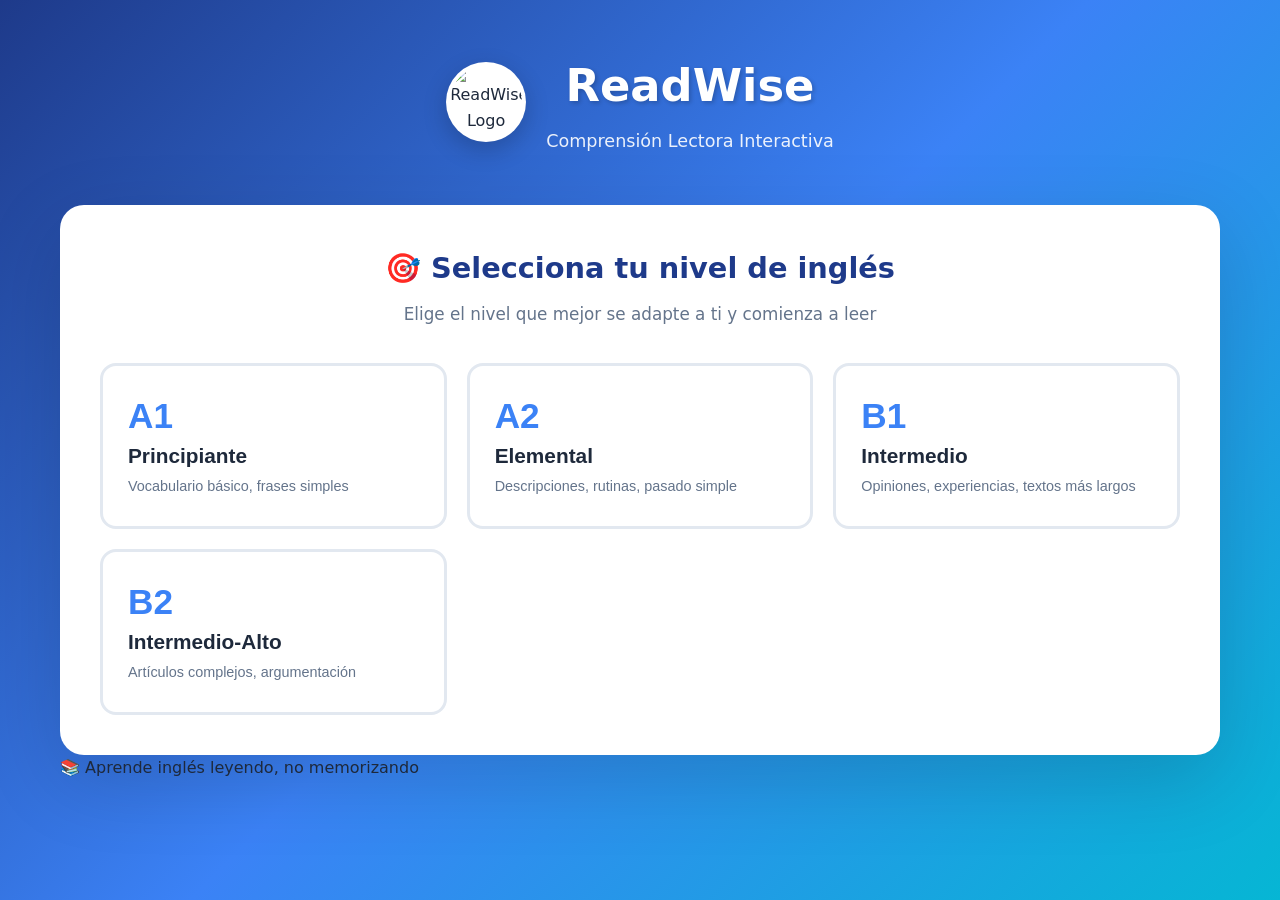
==== index.html @ fb528292 "Initial commit: ReadWise app Initial commit: ReadWise app" ====
<!DOCTYPE html>
<html lang="es">
<head>
    <meta charset="UTF-8">
    <meta name="viewport" content="width=device-width, initial-scale=1.0">
    <title>ReadWise - Comprensión Lectora Interactiva</title>
    <link rel="stylesheet" href="styles.css">
    <link rel="icon" type="image/png" href="https://i.postimg.cc/Rh2q6syR/logo-2.png">
</head>
<body>
    <div class="container">
        <header class="main-header">
            <div class="logo-container">
                <img src="https://i.postimg.cc/Rh2q6syR/logo-2.png" alt="ReadWise Logo" class="app-logo">
                <div class="logo-text">
                    <h1>ReadWise</h1>
                    <p>Comprensión Lectora Interactiva</p>
                </div>
            </div>
        </header>

        <main class="level-selector">
            <h2>🎯 Selecciona tu nivel de inglés</h2>
            <p class="subtitle">Elige el nivel que mejor se adapte a ti y comienza a leer</p>
            
            <div class="levels">
                <button class="level-btn" onclick="selectLevel('A1')">
                    <span class="level-tag">A1</span>
                    <span class="level-desc">Principiante</span>
                    <small>Vocabulario básico, frases simples</small>
                </button>
                <button class="level-btn" onclick="selectLevel('A2')">
                    <span class="level-tag">A2</span>
                    <span class="level-desc">Elemental</span>
                    <small>Descripciones, rutinas, pasado simple</small>
                </button>
                <button class="level-btn" onclick="selectLevel('B1')">
                    <span class="level-tag">B1</span>
                    <span class="level-desc">Intermedio</span>
                    <small>Opiniones, experiencias, textos más largos</small>
                </button>
                <button class="level-btn" onclick="selectLevel('B2')">
                    <span class="level-tag">B2</span>
                    <span class="level-desc">Intermedio-Alto</span>
                    <small>Artículos complejos, argumentación</small>
                </button>
            </div>
        </main>

        <footer class="app-footer">
            <p>📚 Aprende inglés leyendo, no memorizando</p>
        </footer>
    </div>

    <script>
        function selectLevel(level) {
            localStorage.setItem('userLevel', level);
            window.location.href = 'dashboard.html';
        }
    </script>
</body>
</html>
---- styles.css ----
* {
    margin: 0;
    padding: 0;
    box-sizing: border-box;
}

body {
    font-family: 'Segoe UI', system-ui, -apple-system, sans-serif;
    background: linear-gradient(135deg, #1e3a8a 0%, #3b82f6 50%, #06b6d4 100%);
    min-height: 100vh;
    color: #1e293b;
    line-height: 1.6;
}

.container {
    max-width: 1200px;
    margin: 0 auto;
    padding: 20px;
}

/* ===== HEADER CON LOGO ===== */
.main-header {
    text-align: center;
    padding: 30px 0 20px;
}

.logo-container {
    display: flex;
    align-items: center;
    justify-content: center;
    gap: 20px;
    margin-bottom: 10px;
}

.app-logo {
    width: 80px;
    height: 80px;
    border-radius: 50%;
    object-fit: cover;
    box-shadow: 0 8px 25px rgba(0,0,0,0.2);
    border: 4px solid rgba(255,255,255,0.3);
    background: white;
}

.logo-text h1 {
    font-size: 2.8rem;
    color: white;
    text-shadow: 2px 2px 4px rgba(0,0,0,0.2);
    margin: 0;
}

.logo-text p {
    color: rgba(255,255,255,0.9);
    font-size: 1.1rem;
    margin: 5px 0 0;
}

/* ===== SELECTOR DE NIVELES ===== */
.level-selector {
    background: white;
    border-radius: 24px;
    padding: 40px;
    margin-top: 20px;
    box-shadow: 0 25px 80px rgba(0,0,0,0.15);
}

.level-selector h2 {
    text-align: center;
    margin-bottom: 10px;
    color: #1e3a8a;
    font-size: 1.8rem;
}

.subtitle {
    text-align: center;
    color: #64748b;
    margin-bottom: 35px;
    font-size: 1.05rem;
}

.levels {
    display: grid;
    grid-template-columns: repeat(auto-fit, minmax(260px, 1fr));
    gap: 20px;
}

.level-btn {
    background: white;
    border: 3px solid #e2e8f0;
    border-radius: 16px;
    padding: 30px 25px;
    cursor: pointer;
    transition: all 0.3s ease;
    text-align: left;
    display: flex;
    flex-direction: column;
    gap: 8px;
}

.level-btn:hover {
    border-color: #3b82f6;
    transform: translateY(-5px);
    box-shadow: 0 15px 40px rgba(59, 130, 246, 0.2);
}

.level-tag {
    font-size: 2.2rem;
    font-weight: 800;
    color: #3b82f6;
}

.level-desc {
    font-size: 1.3rem;
    font-weight: 700;
    color: #1e293b;
}

.level-btn small {
    color: #64748b;
    font-size: 0.9rem;
    line-height: 1.4;
}

/* ===== DASHBOARD HEADER ===== */
.dash-header {
    color: white;
    padding: 20px 0;
}

.dash-header h1 {
    font-size: 2.2rem;
    margin-top: 20px;
    text-shadow: 2px 2px 4px rgba(0,0,0,0.2);
}

.logo-small {
    display: flex;
    align-items: center;
    gap: 12px;
}

.logo-img-small {
    width: 40px;
    height: 40px;
    border-radius: 50%;
    object-fit: cover;
    border: 2px solid rgba(255,255,255,0.5);
    background: white;
}

.current-level {
    background: rgba(255,255,255,0.2);
    color: white;
    padding: 6px 16px;
    border-radius: 20px;
    font-weight: 600;
    font-size: 0.9rem;
}

/* ===== NAV ===== */
.nav {
    display: flex;
    justify-content: space-between;
    align-items: center;
    margin-bottom: 15px;
}

.back-btn {
    color: white;
    text-decoration: none;
    font-size: 1rem;
    padding: 10px 20px;
    background: rgba(255,255,255,0.2);
    border-radius: 25px;
    transition: all 0.3s;
    backdrop-filter: blur(10px);
}

.back-btn:hover {
    background: rgba(255,255,255,0.3);
    transform: translateX(-3px);
}

/* ===== READING CARDS ===== */
.reading-grid {
    display: grid;
    grid-template-columns: repeat(auto-fit, minmax(320px, 1fr));
    gap: 25px;
    margin-top: 30px;
}

.reading-card {
    background: white;
    border-radius: 20px;
    padding: 30px;
    box-shadow: 0 10px 40px rgba(0,0,0,0.1);
    transition: all 0.3s;
    display: flex;
    flex-direction: column;
    border: 2px solid transparent;
}

.reading-card:hover {
    transform: translateY(-5px);
    border-color: #3b82f6;
    box-shadow: 0 20px 60px rgba(59, 130, 246, 0.15);
}

.card-header {
    margin-bottom: 15px;
}

.card-header h3 {
    color: #1e3a8a;
    font-size: 1.4rem;
    margin-bottom: 8px;
}

.word-count {
    color: #64748b;
    font-size: 0.9rem;
    display: block;
}

.card-description {
    color: #475569;
    margin-bottom: 20px;
    line-height: 1.6;
    flex-grow: 1;
}

.tags {
    display: flex;
    gap: 8px;
    margin-bottom: 20px;
    flex-wrap: wrap;
}

.tag {
    background: #eff6ff;
    color: #3b82f6;
    padding: 6px 14px;
    border-radius: 20px;
    font-size: 0.85rem;
    font-weight: 500;
}

.start-btn {
    background: linear-gradient(135deg, #3b82f6 0%, #1e3a8a 100%);
    color: white;
    border: none;
    padding: 15px;
    border-radius: 12px;
    font-size: 1rem;
    cursor: pointer;
    transition: all 0.3s;
    font-weight: 600;
    width: 100%;
}

.start-btn:hover {
    transform: scale(1.03);
    box-shadow: 0 8px 25px rgba(59, 130, 246, 0.3);
}

/* ===== READER LAYOUT ===== */
.reader-header {
    color: white;
    padding: 15px 0;
}

.reader-header h1 {
    font-size: 1.8rem;
    margin-top: 15px;
    text-shadow: 2px 2px 4px rgba(0,0,0,0.2);
}

.progress-container {
    display: flex;
    align-items: center;
    gap: 12px;
    margin: 10px 0;
}

.progress-bar {
    flex: 1;
    max-width: 300px;
    height: 6px;
    background: rgba(255,255,255,0.3);
    border-radius: 3px;
    overflow: hidden;
}

.progress {
    height: 100%;
    background: #fbbf24;
    width: 0%;
    transition: width 0.5s ease;
}

.progress-text {
    font-size: 0.85rem;
    color: rgba(255,255,255,0.8);
}

.reader-layout {
    display: grid;
    grid-template-columns: 300px 1fr;
    gap: 30px;
    margin-top: 25px;
}

/* ===== TOOLS PANEL ===== */
.tools-panel {
    background: white;
    border-radius: 20px;
    padding: 25px;
    height: fit-content;
    position: sticky;
    top: 20px;
    box-shadow: 0 10px 40px rgba(0,0,0,0.1);
}

.tool-section {
    margin-bottom: 25px;
    padding-bottom: 20px;
    border-bottom: 1px solid #f1f5f9;
}

.tool-section:last-child {
    border-bottom: none;
    margin-bottom: 0;
}

.tool-section h3 {
    color: #1e3a8a;
    margin-bottom: 15px;
    font-size: 1rem;
    display: flex;
    align-items: center;
    gap: 8px;
}

.tool-btn {
    width: 100%;
    padding: 12px 15px;
    margin-bottom: 10px;
    border: 2px solid #e2e8f0;
    background: white;
    border-radius: 10px;
    cursor: pointer;
    transition: all 0.3s;
    text-align: left;
    font-size: 0.9rem;
    color: #475569;
    font-weight: 500;
}

.tool-btn:hover {
    border-color: #3b82f6;
    background: #eff6ff;
    color: #1e3a8a;
}

.tool-btn.active {
    background: #eff6ff;
    border-color: #3b82f6;
    color: #1e3a8a;
}

.hint-btn {
    background: #fffbeb;
    border-color: #fbbf24;
    color: #92400e;
}

.hint-btn:hover {
    background: #fef3c7;
    border-color: #f59e0b;
}

.hint-box {
    background: #fffbeb;
    padding: 15px;
    border-radius: 10px;
    margin-top: 10px;
    border-left: 4px solid #fbbf24;
    font-size: 0.9rem;
    color: #78350f;
    animation: slideIn 0.3s ease;
    line-height: 1.5;
}

/* Stats */
.stats {
    display: grid;
    grid-template-columns: 1fr 1fr;
    gap: 15px;
}

.stat-item {
    text-align: center;
    padding: 15px;
    background: #f8fafc;
    border-radius: 12px;
}

.stat-number {
    display: block;
    font-size: 1.8rem;
    font-weight: 800;
    color: #3b82f6;
}

.stat-label {
    font-size: 0.8rem;
    color: #64748b;
    margin-top: 4px;
    display: block;
}

/* ===== READING AREA ===== */
.reading-area {
    background: white;
    border-radius: 20px;
    padding: 40px;
    box-shadow: 0 10px 40px rgba(0,0,0,0.1);
}

.text-content {
    font-size: 1.15rem;
    line-height: 1.9;
    color: #334155;
    margin-bottom: 30px;
}

.text-content p {
    margin-bottom: 20px;
    text-align: justify;
}

/* Difficult words */
.difficult-word {
    color: #2563eb;
    cursor: help;
    border-bottom: 2px dotted #3b82f6;
    position: relative;
    font-weight: 600;
    transition: all 0.2s;
    padding: 0 2px;
}

.difficult-word:hover {
    background: #eff6ff;
    border-radius: 3px;
}

.word-popup {
    position: absolute;
    bottom: 100%;
    left: 50%;
    transform: translateX(-50%);
    background: #1e293b;
    color: white;
    padding: 12px 16px;
    border-radius: 10px;
    font-size: 0.9rem;
    white-space: nowrap;
    z-index: 100;
    margin-bottom: 10px;
    animation: fadeIn 0.2s;
    box-shadow: 0 10px 30px rgba(0,0,0,0.2);
    line-height: 1.5;
}

.word-popup::after {
    content: '';
    position: absolute;
    top: 100%;
    left: 50%;
    transform: translateX(-50%);
    border: 8px solid transparent;
    border-top-color: #1e293b;
}

.translation {
    color: #fbbf24;
    font-size: 1.1rem;
    font-weight: 600;
}

/* Key phrases */
mark.key-phrase {
    background: #fef3c7;
    padding: 3px 6px;
    border-radius: 4px;
    font-weight: 600;
    color: #92400e;
}

/* ===== COMPREHENSION SECTION ===== */
.comprehension-section {
    margin-top: 40px;
    padding-top: 40px;
    border-top: 3px solid #e2e8f0;
}

.section-header {
    margin-bottom: 30px;
}

.section-header h2 {
    color: #1e3a8a;
    margin-bottom: 12px;
    font-size: 1.6rem;
}

.instructions {
    color: #64748b;
    font-size: 1.05rem;
    line-height: 1.6;
    background: #f8fafc;
    padding: 15px 20px;
    border-radius: 10px;
    border-left: 4px solid #3b82f6;
}

.question-box {
    background: #f8fafc;
    border-radius: 16px;
    padding: 25px;
    margin-bottom: 25px;
    border-left: 5px solid #3b82f6;
    transition: all 0.3s;
}

.question-box:hover {
    box-shadow: 0 5px 20px rgba(59, 130, 246, 0.1);
}

.question-header {
    display: flex;
    gap: 15px;
    margin-bottom: 15px;
    align-items: flex-start;
}

.question-number {
    background: linear-gradient(135deg, #3b82f6, #1e3a8a);
    color: white;
    width: 35px;
    height: 35px;
    border-radius: 50%;
    display: flex;
    align-items: center;
    justify-content: center;
    font-weight: 700;
    flex-shrink: 0;
    font-size: 1rem;
}

.question-text {
    font-size: 1.1rem;
    color: #1e293b;
    line-height: 1.5;
    font-weight: 500;
}

.answer-input {
    width: 100%;
    padding: 18px;
    border: 2px solid #e2e8f0;
    border-radius: 12px;
    font-size: 1rem;
    resize: vertical;
    font-family: inherit;
    transition: all 0.3s;
    background: white;
    line-height: 1.6;
}

.answer-input:focus {
    outline: none;
    border-color: #3b82f6;
    box-shadow: 0 0 0 4px rgba(59, 130, 246, 0.1);
}

.answer-input::placeholder {
    color: #94a3b8;
}

.guidance-btn {
    margin-top: 12px;
    background: transparent;
    border: none;
    color: #3b82f6;
    cursor: pointer;
    font-size: 0.9rem;
    text-decoration: underline;
    font-weight: 500;
    padding: 5px 0;
}

.guidance-btn:hover {
    color: #1e3a8a;
}

.guidance-text {
    margin-top: 12px;
    padding: 15px;
    background: #eff6ff;
    border-radius: 10px;
    color: #1e40af;
    font-size: 0.95rem;
    line-height: 1.5;
    border: 1px solid #bfdbfe;
}

/* ===== BUTTONS ===== */
.finish-btn {
    display: block;
    width: 100%;
    padding: 20px;
    background: linear-gradient(135deg, #10b981 0%, #059669 100%);
    color: white;
    border: none;
    border-radius: 14px;
    font-size: 1.2rem;
    cursor: pointer;
    margin-top: 30px;
    transition: all 0.3s;
    font-weight: 700;
    box-shadow: 0 8px 25px rgba(16, 185, 129, 0.3);
}

.finish-btn:hover {
    transform: translateY(-3px);
    box-shadow: 0 12px 35px rgba(16, 185, 129, 0.4);
}

.submit-btn {
    display: block;
    width: 100%;
    padding: 18px;
    background: linear-gradient(135deg, #3b82f6 0%, #1e3a8a 100%);
    color: white;
    border: none;
    border-radius: 12px;
    font-size: 1.1rem;
    cursor: pointer;
    margin-top: 25px;
    transition: all 0.3s;
    font-weight: 600;
}

.submit-btn:hover {
    transform: scale(1.02);
    box-shadow: 0 8px 25px rgba(59, 130, 246, 0.3);
}

/* ===== FEEDBACK ===== */
.feedback-area {
    margin-top: 30px;
    padding: 35px;
    background: linear-gradient(135deg, #eff6ff 0%, #f0f9ff 100%);
    border-radius: 20px;
    border: 2px solid #3b82f6;
    animation: slideIn 0.5s ease;
}

.feedback-header {
    text-align: center;
    margin-bottom: 25px;
}

.feedback-header h3 {
    color: #1e3a8a;
    font-size: 1.6rem;
    margin-bottom: 10px;
}

.feedback-header p {
    color: #475569;
    font-size: 1.05rem;
    line-height: 1.6;
}

.feedback-details {
    margin: 25px 0;
    display: flex;
    flex-direction: column;
    gap: 15px;
}

.feedback-item {
    background: white;
    padding: 20px;
    border-radius: 14px;
    box-shadow: 0 4px 15px rgba(0,0,0,0.05);
}

.feedback-item-header {
    display: flex;
    align-items: center;
    gap: 10px;
    margin-bottom: 10px;
}

.feedback-icon {
    font-size: 1.5rem;
}

.feedback-level {
    font-weight: 700;
    color: #1e3a8a;
}

.feedback-length {
    color: #64748b;
    font-size: 0.95rem;
    margin-bottom: 8px;
}

.encouragement {
    color: #059669;
    font-weight: 500;
    line-height: 1.5;
}

/* Next steps */
.next-steps {
    margin-top: 30px;
    padding-top: 25px;
    border-top: 2px solid #e2e8f0;
}

.next-steps h4 {
    color: #1e3a8a;
    font-size: 1.3rem;
    margin-bottom: 20px;
    text-align: center;
}

.steps-grid {
    display: grid;
    grid-template-columns: repeat(auto-fit, minmax(200px, 1fr));
    gap:
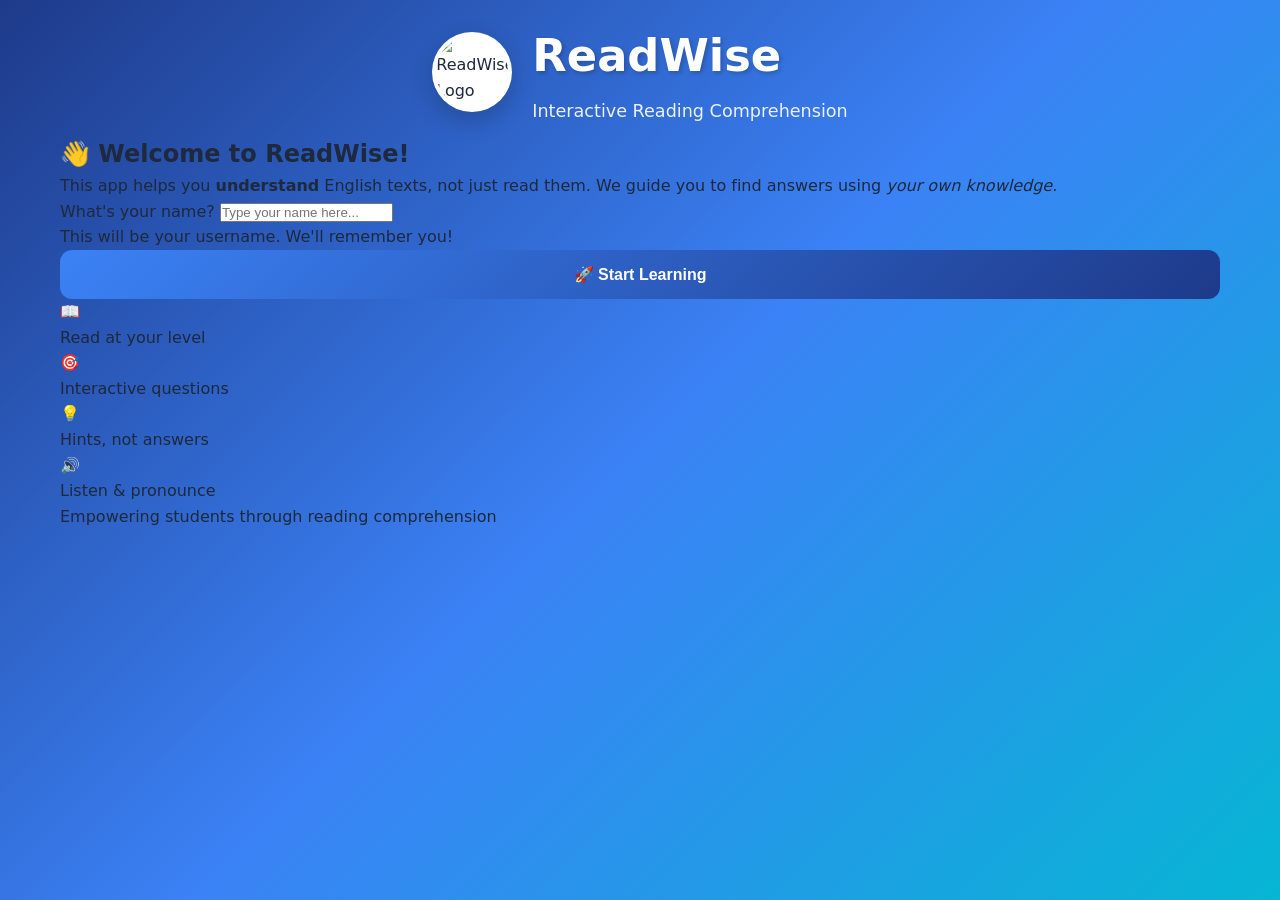
==== commit c220b1d4: "Update index.html" ====
--- a/index.html
+++ b/index.html
@@ -3,60 +3,88 @@
 <head>
     <meta charset="UTF-8">
     <meta name="viewport" content="width=device-width, initial-scale=1.0">
-    <title>ReadWise - Comprensión Lectora Interactiva</title>
+    <title>ReadWise - Welcome</title>
     <link rel="stylesheet" href="styles.css">
     <link rel="icon" type="image/png" href="https://i.postimg.cc/Rh2q6syR/logo-2.png">
 </head>
 <body>
     <div class="container">
-        <header class="main-header">
+        <header class="welcome-header">
             <div class="logo-container">
                 <img src="https://i.postimg.cc/Rh2q6syR/logo-2.png" alt="ReadWise Logo" class="app-logo">
                 <div class="logo-text">
                     <h1>ReadWise</h1>
-                    <p>Comprensión Lectora Interactiva</p>
+                    <p>Interactive Reading Comprehension</p>
                 </div>
             </div>
         </header>
 
-        <main class="level-selector">
-            <h2>🎯 Selecciona tu nivel de inglés</h2>
-            <p class="subtitle">Elige el nivel que mejor se adapte a ti y comienza a leer</p>
-            
-            <div class="levels">
-                <button class="level-btn" onclick="selectLevel('A1')">
-                    <span class="level-tag">A1</span>
-                    <span class="level-desc">Principiante</span>
-                    <small>Vocabulario básico, frases simples</small>
+        <main class="welcome-card">
+            <div class="welcome-content">
+                <h2>👋 Welcome to ReadWise!</h2>
+                <p class="welcome-desc">
+                    This app helps you <strong>understand</strong> English texts, not just read them. 
+                    We guide you to find answers using <em>your own knowledge</em>.
+                </p>
+                
+                <div class="name-form">
+                    <label for="studentName">What's your name?</label>
+                    <input type="text" id="studentName" placeholder="Type your name here..." maxlength="30">
+                    <p class="hint">This will be your username. We'll remember you!</p>
+                </div>
+
+                <button class="start-btn" onclick="saveName()">
+                    🚀 Start Learning
                 </button>
-                <button class="level-btn" onclick="selectLevel('A2')">
-                    <span class="level-tag">A2</span>
-                    <span class="level-desc">Elemental</span>
-                    <small>Descripciones, rutinas, pasado simple</small>
-                </button>
-                <button class="level-btn" onclick="selectLevel('B1')">
-                    <span class="level-tag">B1</span>
-                    <span class="level-desc">Intermedio</span>
-                    <small>Opiniones, experiencias, textos más largos</small>
-                </button>
-                <button class="level-btn" onclick="selectLevel('B2')">
-                    <span class="level-tag">B2</span>
-                    <span class="level-desc">Intermedio-Alto</span>
-                    <small>Artículos complejos, argumentación</small>
-                </button>
+            </div>
+
+            <div class="features-preview">
+                <div class="feature-item">
+                    <span>📖</span>
+                    <p>Read at your level</p>
+                </div>
+                <div class="feature-item">
+                    <span>🎯</span>
+                    <p>Interactive questions</p>
+                </div>
+                <div class="feature-item">
+                    <span>💡</span>
+                    <p>Hints, not answers</p>
+                </div>
+                <div class="feature-item">
+                    <span>🔊</span>
+                    <p>Listen & pronounce</p>
+                </div>
             </div>
         </main>
 
         <footer class="app-footer">
-            <p>📚 Aprende inglés leyendo, no memorizando</p>
+            <p>Empowering students through reading comprehension</p>
         </footer>
     </div>
 
     <script>
-        function selectLevel(level) {
-            localStorage.setItem('userLevel', level);
-            window.location.href = 'dashboard.html';
+        // Check if user already exists
+        const savedName = localStorage.getItem('readwiseUser');
+        if (savedName) {
+            window.location.href = 'level-select.html';
         }
+
+        function saveName() {
+            const name = document.getElementById('studentName').value.trim();
+            if (name.length < 2) {
+                alert('Please enter your name (at least 2 characters)');
+                return;
+            }
+            localStorage.setItem('readwiseUser', name);
+            localStorage.setItem('readwiseJoined', new Date().toISOString());
+            window.location.href = 'level-select.html';
+        }
+
+        // Allow Enter key
+        document.getElementById('studentName').addEventListener('keypress', function(e) {
+            if (e.key === 'Enter') saveName();
+        });
     </script>
 </body>
-</html>+</html>
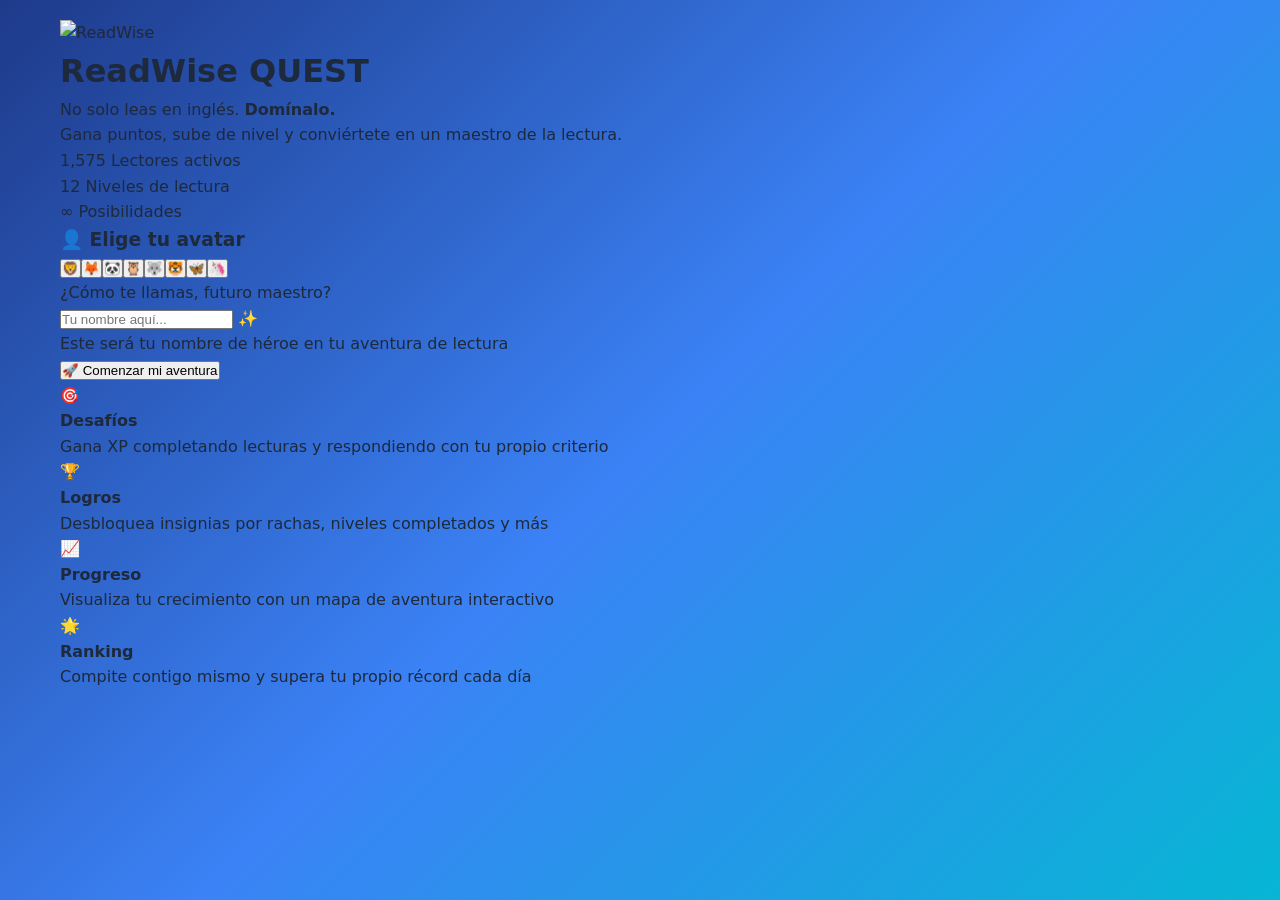
==== commit d1d6b761: "Update index.html" ====
--- a/index.html
+++ b/index.html
@@ -3,87 +3,205 @@
 <head>
     <meta charset="UTF-8">
     <meta name="viewport" content="width=device-width, initial-scale=1.0">
-    <title>ReadWise - Welcome</title>
+    <title>ReadWise Quest — Master English Reading</title>
     <link rel="stylesheet" href="styles.css">
     <link rel="icon" type="image/png" href="https://i.postimg.cc/Rh2q6syR/logo-2.png">
+    <link href="https://fonts.googleapis.com/css2?family=Poppins:wght@400;500;600;700;800&display=swap" rel="stylesheet">
 </head>
 <body>
+    <div class="particles" id="particles"></div>
+    
     <div class="container">
-        <header class="welcome-header">
-            <div class="logo-container">
-                <img src="https://i.postimg.cc/Rh2q6syR/logo-2.png" alt="ReadWise Logo" class="app-logo">
-                <div class="logo-text">
-                    <h1>ReadWise</h1>
-                    <p>Interactive Reading Comprehension</p>
-                </div>
-            </div>
-        </header>
-
-        <main class="welcome-card">
-            <div class="welcome-content">
-                <h2>👋 Welcome to ReadWise!</h2>
-                <p class="welcome-desc">
-                    This app helps you <strong>understand</strong> English texts, not just read them. 
-                    We guide you to find answers using <em>your own knowledge</em>.
-                </p>
-                
-                <div class="name-form">
-                    <label for="studentName">What's your name?</label>
-                    <input type="text" id="studentName" placeholder="Type your name here..." maxlength="30">
-                    <p class="hint">This will be your username. We'll remember you!</p>
-                </div>
-
-                <button class="start-btn" onclick="saveName()">
-                    🚀 Start Learning
-                </button>
-            </div>
-
-            <div class="features-preview">
-                <div class="feature-item">
-                    <span>📖</span>
-                    <p>Read at your level</p>
-                </div>
-                <div class="feature-item">
-                    <span>🎯</span>
-                    <p>Interactive questions</p>
-                </div>
-                <div class="feature-item">
-                    <span>💡</span>
-                    <p>Hints, not answers</p>
-                </div>
-                <div class="feature-item">
-                    <span>🔊</span>
-                    <p>Listen & pronounce</p>
-                </div>
-            </div>
-        </main>
-
-        <footer class="app-footer">
-            <p>Empowering students through reading comprehension</p>
-        </footer>
+        <div class="hero-section">
+            <div class="logo-hero">
+                <img src="https://i.postimg.cc/Rh2q6syR/logo-2.png" alt="ReadWise" class="logo-pulse">
+                <div class="logo-glow"></div>
+            </div>
+            
+            <h1 class="hero-title">
+                <span class="gradient-text">ReadWise</span>
+                <span class="quest-badge">QUEST</span>
+            </h1>
+            
+            <p class="hero-subtitle">
+                No solo leas en inglés. <strong>Domínalo.</strong><br>
+                Gana puntos, sube de nivel y conviértete en un maestro de la lectura.
+            </p>
+
+            <div class="stats-bar">
+                <div class="stat-hero">
+                    <span class="stat-hero-num" id="totalUsers">0</span>
+                    <span class="stat-hero-label">Lectores activos</span>
+                </div>
+                <div class="stat-hero">
+                    <span class="stat-hero-num">12</span>
+                    <span class="stat-hero-label">Niveles de lectura</span>
+                </div>
+                <div class="stat-hero">
+                    <span class="stat-hero-num">∞</span>
+                    <span class="stat-hero-label">Posibilidades</span>
+                </div>
+            </div>
+        </div>
+
+        <div class="onboarding-card glass">
+            <div class="avatar-selection">
+                <h3>👤 Elige tu avatar</h3>
+                <div class="avatar-grid" id="avatarGrid">
+                    <!-- Avatares generados por JS -->
+                </div>
+            </div>
+
+            <div class="name-input-section">
+                <label for="studentName">¿Cómo te llamas, futuro maestro?</label>
+                <div class="input-wrapper">
+                    <input type="text" id="studentName" placeholder="Tu nombre aquí..." maxlength="20" autocomplete="off">
+                    <span class="input-icon">✨</span>
+                </div>
+                <p class="input-hint">Este será tu nombre de héroe en tu aventura de lectura</p>
+            </div>
+
+            <button class="cta-button" onclick="startAdventure()" id="startBtn">
+                <span class="btn-text">🚀 Comenzar mi aventura</span>
+                <span class="btn-shine"></span>
+            </button>
+        </div>
+
+        <div class="features-showcase">
+            <div class="feature-card glass">
+                <div class="feature-icon">🎯</div>
+                <h4>Desafíos</h4>
+                <p>Gana XP completando lecturas y respondiendo con tu propio criterio</p>
+            </div>
+            <div class="feature-card glass">
+                <div class="feature-icon">🏆</div>
+                <h4>Logros</h4>
+                <p>Desbloquea insignias por rachas, niveles completados y más</p>
+            </div>
+            <div class="feature-card glass">
+                <div class="feature-icon">📈</div>
+                <h4>Progreso</h4>
+                <p>Visualiza tu crecimiento con un mapa de aventura interactivo</p>
+            </div>
+            <div class="feature-card glass">
+                <div class="feature-icon">🌟</div>
+                <h4>Ranking</h4>
+                <p>Compite contigo mismo y supera tu propio récord cada día</p>
+            </div>
+        </div>
     </div>
 
     <script>
-        // Check if user already exists
-        const savedName = localStorage.getItem('readwiseUser');
-        if (savedName) {
-            window.location.href = 'level-select.html';
-        }
-
-        function saveName() {
+        // Partículas animadas
+        function createParticles() {
+            const container = document.getElementById('particles');
+            for (let i = 0; i < 30; i++) {
+                const particle = document.createElement('div');
+                particle.className = 'particle';
+                particle.style.left = Math.random() * 100 + '%';
+                particle.style.animationDelay = Math.random() * 15 + 's';
+                particle.style.animationDuration = (10 + Math.random() * 10) + 's';
+                container.appendChild(particle);
+            }
+        }
+        createParticles();
+
+        // Avatares
+        const avatars = ['🦁', '🦊', '🐼', '🦉', '🐺', '🐯', '🦋', '🦄'];
+        let selectedAvatar = avatars[0];
+        
+        const avatarGrid = document.getElementById('avatarGrid');
+        avatars.forEach((avatar, i) => {
+            const btn = document.createElement('button');
+            btn.className = 'avatar-btn' + (i === 0 ? ' selected' : '');
+            btn.textContent = avatar;
+            btn.onclick = () => {
+                document.querySelectorAll('.avatar-btn').forEach(b => b.classList.remove('selected'));
+                btn.classList.add('selected');
+                selectedAvatar = avatar;
+            };
+            avatarGrid.appendChild(btn);
+        });
+
+        // Animación contador
+        function animateCounter(el, target, duration = 2000) {
+            let start = 0;
+            const step = timestamp => {
+                const progress = Math.min((timestamp - start) / duration, 1);
+                el.textContent = Math.floor(progress * target).toLocaleString();
+                if (progress < 1) requestAnimationFrame(step);
+            };
+            requestAnimationFrame(step);
+        }
+
+        // Simular usuarios (en producción vendría de backend)
+        setTimeout(() => animateCounter(document.getElementById('totalUsers'), 2847), 500);
+
+        // Verificar usuario existente
+        const savedUser = localStorage.getItem('readwiseUser');
+        if (savedUser) {
+            const user = JSON.parse(savedUser);
+            document.getElementById('studentName').value = user.name;
+            const avatarBtns = document.querySelectorAll('.avatar-btn');
+            const idx = avatars.indexOf(user.avatar);
+            if (idx >= 0) {
+                avatarBtns.forEach(b => b.classList.remove('selected'));
+                avatarBtns[idx].classList.add('selected');
+                selectedAvatar = user.avatar;
+            }
+        }
+
+        function startAdventure() {
             const name = document.getElementById('studentName').value.trim();
             if (name.length < 2) {
-                alert('Please enter your name (at least 2 characters)');
+                shakeInput();
                 return;
             }
-            localStorage.setItem('readwiseUser', name);
-            localStorage.setItem('readwiseJoined', new Date().toISOString());
-            window.location.href = 'level-select.html';
-        }
-
-        // Allow Enter key
-        document.getElementById('studentName').addEventListener('keypress', function(e) {
-            if (e.key === 'Enter') saveName();
+
+            const userData = {
+                name: name,
+                avatar: selectedAvatar,
+                xp: 0,
+                level: 1,
+                title: 'Novice Reader',
+                streak: 0,
+                lastActive: new Date().toISOString(),
+                completed: [],
+                badges: [],
+                totalHints: 0,
+                joined: new Date().toISOString()
+            };
+
+            // Si ya existe, preservar progreso
+            const existing = localStorage.getItem('readwiseUser');
+            if (existing) {
+                const old = JSON.parse(existing);
+                userData.xp = old.xp || 0;
+                userData.level = old.level || 1;
+                userData.title = old.title || 'Novice Reader';
+                userData.streak = old.streak || 0;
+                userData.completed = old.completed || [];
+                userData.badges = old.badges || [];
+                userData.totalHints = old.totalHints || 0;
+            }
+
+            localStorage.setItem('readwiseUser', JSON.stringify(userData));
+            
+            // Animación de transición
+            document.body.style.transition = 'opacity 0.5s';
+            document.body.style.opacity = '0';
+            setTimeout(() => window.location.href = 'hub.html', 500);
+        }
+
+        function shakeInput() {
+            const wrapper = document.querySelector('.input-wrapper');
+            wrapper.classList.add('shake');
+            setTimeout(() => wrapper.classList.remove('shake'), 500);
+        }
+
+        // Enter key
+        document.getElementById('studentName').addEventListener('keypress', e => {
+            if (e.key === 'Enter') startAdventure();
         });
     </script>
 </body>
--- a/styles.css
+++ b/styles.css
@@ -1,3 +1,29 @@
+/* ===== VARIABLES ===== */
+:root {
+    --primary: #3b82f6;
+    --primary-dark: #1e3a8a;
+    --secondary: #06b6d4;
+    --accent: #f59e0b;
+    --success: #10b981;
+    --bg: linear-gradient(135deg, #1e3a8a 0%, #3b82f6 50%, #06b6d4 100%);
+    --card-bg: #ffffff;
+    --text: #1e293b;
+    --text-light: #64748b;
+    --border: #e2e8f0;
+    --shadow: rgba(0,0,0,0.1);
+    --mark: #fef3c7;
+}
+
+[data-theme="dark"] {
+    --bg: linear-gradient(135deg, #0f172a 0%, #1e293b 50%, #334155 100%);
+    --card-bg: #1e293b;
+    --text: #f1f5f9;
+    --text-light: #94a3b8;
+    --border: #334155;
+    --shadow: rgba(0,0,0,0.3);
+    --mark: #451a03;
+}
+
 * {
     margin: 0;
     padding: 0;
@@ -6,10 +32,11 @@
 
 body {
     font-family: 'Segoe UI', system-ui, -apple-system, sans-serif;
-    background: linear-gradient(135deg, #1e3a8a 0%, #3b82f6 50%, #06b6d4 100%);
+    background: var(--bg);
     min-height: 100vh;
-    color: #1e293b;
+    color: var(--text);
     line-height: 1.6;
+    transition: all 0.3s;
 }
 
 .container {
@@ -18,12 +45,134 @@
     padding: 20px;
 }
 
-/* ===== HEADER CON LOGO ===== */
-.main-header {
+/* ===== TOP BAR ===== */
+.top-bar {
+    display: flex;
+    justify-content: space-between;
+    align-items: center;
+    margin-bottom: 20px;
+}
+
+.user-info {
+    display: flex;
+    align-items: center;
+    gap: 15px;
+    color: white;
+    font-weight: 600;
+}
+
+.theme-toggle, .logout-btn {
+    background: rgba(255,255,255,0.2);
+    border: none;
+    color: white;
+    width: 40px;
+    height: 40px;
+    border-radius: 50%;
+    cursor: pointer;
+    font-size: 1.2rem;
+    transition: all 0.3s;
+    display: flex;
+    align-items: center;
+    justify-content: center;
+}
+
+.theme-toggle:hover, .logout-btn:hover {
+    background: rgba(255,255,255,0.3);
+    transform: scale(1.1);
+}
+
+/* ===== WELCOME PAGE ===== */
+.welcome-header {
     text-align: center;
-    padding: 30px 0 20px;
-}
-
+    padding: 40px 0 30px;
+}
+
+.welcome-card {
+    background: var(--card-bg);
+    border-radius: 24px;
+    padding: 50px;
+    max-width: 600px;
+    margin: 0 auto;
+    box-shadow: 0 25px 80px var(--shadow);
+    text-align: center;
+}
+
+.welcome-content h2 {
+    color: var(--primary);
+    font-size: 2rem;
+    margin-bottom: 15px;
+}
+
+.welcome-desc {
+    color: var(--text-light);
+    font-size: 1.1rem;
+    margin-bottom: 35px;
+    line-height: 1.7;
+}
+
+.name-form {
+    margin-bottom: 30px;
+}
+
+.name-form label {
+    display: block;
+    font-weight: 700;
+    color: var(--text);
+    margin-bottom: 10px;
+    font-size: 1.1rem;
+}
+
+.name-form input {
+    width: 100%;
+    padding: 16px 20px;
+    border: 3px solid var(--border);
+    border-radius: 14px;
+    font-size: 1.1rem;
+    text-align: center;
+    transition: all 0.3s;
+    background: var(--card-bg);
+    color: var(--text);
+}
+
+.name-form input:focus {
+    outline: none;
+    border-color: var(--primary);
+    box-shadow: 0 0 0 4px rgba(59, 130, 246, 0.1);
+}
+
+.name-form .hint {
+    color: var(--text-light);
+    font-size: 0.9rem;
+    margin-top: 10px;
+}
+
+.features-preview {
+    display: grid;
+    grid-template-columns: repeat(2, 1fr);
+    gap: 20px;
+    margin-top: 40px;
+    padding-top: 30px;
+    border-top: 2px solid var(--border);
+}
+
+.feature-item {
+    display: flex;
+    flex-direction: column;
+    align-items: center;
+    gap: 8px;
+}
+
+.feature-item span {
+    font-size: 2rem;
+}
+
+.feature-item p {
+    color: var(--text-light);
+    font-size: 0.95rem;
+    font-weight: 500;
+}
+
+/* ===== LOGO ===== */
 .logo-container {
     display: flex;
     align-items: center;
@@ -33,8 +182,8 @@
 }
 
 .app-logo {
-    width: 80px;
-    height: 80px;
+    width: 90px;
+    height: 90px;
     border-radius: 50%;
     object-fit: cover;
     box-shadow: 0 8px 25px rgba(0,0,0,0.2);
@@ -43,7 +192,7 @@
 }
 
 .logo-text h1 {
-    font-size: 2.8rem;
+    font-size: 3rem;
     color: white;
     text-shadow: 2px 2px 4px rgba(0,0,0,0.2);
     margin: 0;
@@ -51,29 +200,55 @@
 
 .logo-text p {
     color: rgba(255,255,255,0.9);
-    font-size: 1.1rem;
+    font-size: 1.2rem;
     margin: 5px 0 0;
 }
 
-/* ===== SELECTOR DE NIVELES ===== */
+.logo-small {
+    display: flex;
+    align-items: center;
+    gap: 12px;
+}
+
+.logo-img-small {
+    width: 45px;
+    height: 45px;
+    border-radius: 50%;
+    object-fit: cover;
+    border: 2px solid rgba(255,255,255,0.5);
+    background: white;
+}
+
+/* ===== LEVEL SELECTOR ===== */
+.main-header {
+    color: white;
+    padding: 20px 0;
+}
+
+.main-header h1 {
+    font-size: 2.4rem;
+    margin-top: 15px;
+    text-shadow: 2px 2px 4px rgba(0,0,0,0.2);
+}
+
 .level-selector {
-    background: white;
+    background: var(--card-bg);
     border-radius: 24px;
     padding: 40px;
-    margin-top: 20px;
-    box-shadow: 0 25px 80px rgba(0,0,0,0.15);
+    margin-top: 25px;
+    box-shadow: 0 25px 80px var(--shadow);
 }
 
 .level-selector h2 {
     text-align: center;
     margin-bottom: 10px;
-    color: #1e3a8a;
+    color: var(--primary);
     font-size: 1.8rem;
 }
 
 .subtitle {
     text-align: center;
-    color: #64748b;
+    color: var(--text-light);
     margin-bottom: 35px;
     font-size: 1.05rem;
 }
@@ -85,8 +260,8 @@
 }
 
 .level-btn {
-    background: white;
-    border: 3px solid #e2e8f0;
+    background: var(--card-bg);
+    border: 3px solid var(--border);
     border-radius: 16px;
     padding: 30px 25px;
     cursor: pointer;
@@ -95,10 +270,12 @@
     display: flex;
     flex-direction: column;
     gap: 8px;
+    position: relative;
+    overflow: hidden;
 }
 
 .level-btn:hover {
-    border-color: #3b82f6;
+    border-color: var(--primary);
     transform: translateY(-5px);
     box-shadow: 0 15px 40px rgba(59, 130, 246, 0.2);
 }
@@ -106,79 +283,110 @@
 .level-tag {
     font-size: 2.2rem;
     font-weight: 800;
-    color: #3b82f6;
+    color: var(--primary);
 }
 
 .level-desc {
     font-size: 1.3rem;
     font-weight: 700;
-    color: #1e293b;
+    color: var(--text);
 }
 
 .level-btn small {
-    color: #64748b;
+    color: var(--text-light);
     font-size: 0.9rem;
     line-height: 1.4;
 }
 
-/* ===== DASHBOARD HEADER ===== */
+.level-progress {
+    margin-top: 15px;
+    height: 8px;
+    background: var(--border);
+    border-radius: 4px;
+    overflow: hidden;
+    position: relative;
+}
+
+.level-progress .progress-fill {
+    height: 100%;
+    background: linear-gradient(90deg, var(--success), #34d399);
+    transition: width 0.5s;
+    border-radius: 4px;
+}
+
+.level-progress span {
+    position: absolute;
+    right: 0;
+    top: -20px;
+    font-size: 0.8rem;
+    color: var(--success);
+    font-weight: 700;
+}
+
+/* Stats overview */
+.stats-overview {
+    background: var(--card-bg);
+    border-radius: 20px;
+    padding: 30px;
+    margin-top: 25px;
+    box-shadow: 0 15px 50px var(--shadow);
+}
+
+.stats-overview h3 {
+    color: var(--primary);
+    margin-bottom: 20px;
+    text-align: center;
+}
+
+.stats-grid {
+    display: grid;
+    grid-template-columns: repeat(3, 1fr);
+    gap: 20px;
+}
+
+.stat-box {
+    text-align: center;
+    padding: 20px;
+    background: linear-gradient(135deg, #eff6ff, #f0f9ff);
+    border-radius: 14px;
+}
+
+[data-theme="dark"] .stat-box {
+    background: linear-gradient(135deg, #1e3a8a, #1e40af);
+}
+
+.stat-num {
+    display: block;
+    font-size: 2.2rem;
+    font-weight: 800;
+    color: var(--primary);
+}
+
+[data-theme="dark"] .stat-num {
+    color: white;
+}
+
+.stat-box .stat-label {
+    font-size: 0.9rem;
+    color: var(--text-light);
+    margin-top: 5px;
+    display: block;
+}
+
+/* ===== DASHBOARD ===== */
 .dash-header {
     color: white;
-    padding: 20px 0;
+    padding: 15px 0;
 }
 
 .dash-header h1 {
     font-size: 2.2rem;
-    margin-top: 20px;
+    margin-top: 15px;
     text-shadow: 2px 2px 4px rgba(0,0,0,0.2);
 }
 
-.logo-small {
-    display: flex;
-    align-items: center;
-    gap: 12px;
-}
-
-.logo-img-small {
-    width: 40px;
-    height: 40px;
-    border-radius: 50%;
-    object-fit: cover;
-    border: 2px solid rgba(255,255,255,0.5);
-    background: white;
-}
-
-.current-level {
-    background: rgba(255,255,255,0.2);
-    color: white;
-    padding: 6px 16px;
-    border-radius: 20px;
-    font-weight: 600;
-    font-size: 0.9rem;
-}
-
-/* ===== NAV ===== */
-.nav {
-    display: flex;
-    justify-content: space-between;
-    align-items: center;
-    margin-bottom: 15px;
-}
-
-.back-btn {
-    color: white;
-    text-decoration: none;
-    font-size: 1rem;
-    padding: 10px 20px;
-    background: rgba(255,255,255,0.2);
-    border-radius: 25px;
-    transition: all 0.3s;
-    backdrop-filter: blur(10px);
-}
-
-.back-btn:hover {
-    background: rgba(255,255,255,0.3);
-    transform: translateX(-3px);
+.dash-title {
+    margin-top: 10px;
 }
 
 /* ===== READING CARDS ===== */
@@ -190,20 +398,42 @@
 }
 
 .reading-card {
-    background: white;
+    background: var(--card-bg);
     border-radius: 20px;
     padding: 30px;
-    box-shadow: 0 10px 40px rgba(0,0,0,0.1);
+    box-shadow: 0 10px 40px var(--shadow);
     transition: all 0.3s;
     display: flex;
     flex-direction: column;
     border: 2px solid transparent;
+    position: relative;
 }
 
 .reading-card:hover {
     transform: translateY(-5px);
-    border-color: #3b82f6;
+    border-color: var(--primary);
     box-shadow: 0 20px 60px rgba(59, 130, 246, 0.15);
+}
+
+.reading-card.completed {
+    border-color: var(--success);
+    background: linear-gradient(135deg, var(--card-bg), #f0fdf4);
+}
+
+[data-theme="dark"] .reading-card.completed {
+    background: linear-gradient(135deg, var(--card-bg), #064e3b);
+}
+
+.card-badge {
+    position: absolute;
+    top: 15px;
+    right: 15px;
+    background: var(--success);
+    color: white;
+    padding: 5px 12px;
+    border-radius: 20px;
+    font-size: 0.8rem;
+    font-weight: 700;
 }
 
 .card-header {
@@ -211,19 +441,20 @@
 }
 
 .card-header h3 {
-    color: #1e3a8a;
+    color: var(--primary-dark);
     font-size: 1.4rem;
     margin-bottom: 8px;
+    padding-right: 60px;
 }
 
 .word-count {
-    color: #64748b;
+    color: var(--text-light);
     font-size: 0.9rem;
     display: block;
 }
 
 .card-description {
-    color: #475569;
+    color: var(--text-light);
     margin-bottom: 20px;
     line-height: 1.6;
     flex-grow: 1;
@@ -238,15 +469,20 @@
 
 .tag {
     background: #eff6ff;
-    color: #3b82f6;
+    color: var(--primary);
     padding: 6px 14px;
     border-radius: 20px;
     font-size: 0.85rem;
     font-weight: 500;
 }
 
+[data-theme="dark"] .tag {
+    background: #1e3a8a;
+    color: #93c5fd;
+}
+
 .start-btn {
-    background: linear-gradient(135deg, #3b82f6 0%, #1e3a8a 100%);
+    background: linear-gradient(135deg, var(--primary) 0%, var(--primary-dark) 100%);
     color: white;
     border: none;
     padding: 15px;
@@ -312,19 +548,19 @@
 
 /* ===== TOOLS PANEL ===== */
 .tools-panel {
-    background: white;
+    background: var(--card-bg);
     border-radius: 20px;
     padding: 25px;
     height: fit-content;
     position: sticky;
     top: 20px;
-    box-shadow: 0 10px 40px rgba(0,0,0,0.1);
+    box-shadow: 0 10px 40px var(--shadow);
 }
 
 .tool-section {
     margin-bottom: 25px;
     padding-bottom: 20px;
-    border-bottom: 1px solid #f1f5f9;
+    border-bottom: 1px solid var(--border);
 }
 
 .tool-section:last-child {
@@ -333,7 +569,7 @@
 }
 
 .tool-section h3 {
-    color: #1e3a8a;
+    color: var(--primary-dark);
     margin-bottom: 15px;
     font-size: 1rem;
     display: flex;
@@ -345,27 +581,37 @@
     width: 100%;
     padding: 12px 15px;
     margin-bottom: 10px;
-    border: 2px solid #e2e8f0;
-    background: white;
+    border: 2px solid var(--border);
+    background: var(--card-bg);
     border-radius: 10px;
     cursor: pointer;
     transition: all 0.3s;
     text-align: left;
     font-size: 0.9rem;
-    color: #475569;
+    color: var(--text-light);
     font-weight: 500;
 }
 
 .tool-btn:hover {
-    border-color: #3b82f6;
+    border-color: var(--primary);
     background: #eff6ff;
-    color: #1e3a8a;
+    color: var(--primary-dark);
+}
+
+[data-theme="dark"] .tool-btn:hover {
+    background: #1e3a8a;
+    color: #93c5fd;
 }
 
 .tool-btn.active {
     background: #eff6ff;
-    border-color: #3b82f6;
-    color: #1e3a8a;
+    border-color: var(--primary);
+    color: var(--primary-dark);
+}
+
+[data-theme="dark"] .tool-btn.active {
+    background: #1e3a8a;
+    color: #93c5fd;
 }
 
 .hint-btn {
@@ -374,9 +620,19 @@
     color: #92400e;
 }
 
+[data-theme="dark"] .hint-btn {
+    background: #451a03;
+    border-color: #fbbf24;
+    color: #fcd34d;
+}
+
 .hint-btn:hover {
     background: #fef3c7;
     border-color: #f59e0b;
+}
+
+[data-theme="dark"] .hint-btn:hover {
+    background: #78350f;
 }
 
 .hint-box {
@@ -391,6 +647,12 @@
     line-height: 1.5;
 }
 
+[data-theme="dark"] .hint-box {
+    background: #451a03;
+    color: #fcd34d;
+    border-left-color: #fbbf24;
+}
+
 /* Stats */
 .stats {
     display: grid;
@@ -405,32 +667,36 @@
     border-radius: 12px;
 }
 
+[data-theme="dark"] .stat-item {
+    background: #334155;
+}
+
 .stat-number {
     display: block;
     font-size: 1.8rem;
     font-weight: 800;
-    color: #3b82f6;
+    color: var(--primary);
 }
 
 .stat-label {
     font-size: 0.8rem;
-    color: #64748b;
+    color: var(--text-light);
     margin-top: 4px;
     display: block;
 }
 
 /* ===== READING AREA ===== */
 .reading-area {
-    background: white;
+    background: var(--card-bg);
     border-radius: 20px;
     padding: 40px;
-    box-shadow: 0 10px 40px rgba(0,0,0,0.1);
+    box-shadow: 0 10px 40px var(--shadow);
 }
 
 .text-content {
     font-size: 1.15rem;
     line-height: 1.9;
-    color: #334155;
+    color: var(--text);
     margin-bottom: 30px;
 }
 
@@ -450,9 +716,18 @@
     padding: 0 2px;
 }
 
+[data-theme="dark"] .difficult-word {
+    color: #60a5fa;
+    border-bottom-color: #60a5fa;
+}
+
 .difficult-word:hover {
     background: #eff6ff;
     border-radius: 3px;
+}
+
+[data-theme="dark"] .difficult-word:hover {
+    background: #1e3a8a;
 }
 
 .word-popup {
@@ -491,38 +766,49 @@
 
 /* Key phrases */
 mark.key-phrase {
-    background: #fef3c7;
+    background: var(--mark);
     padding: 3px 6px;
     border-radius: 4px;
     font-weight: 600;
     color: #92400e;
 }
 
+[data-theme="dark"] mark.key-phrase {
+    color: #fcd34d;
+}
+
 /* ===== COMPREHENSION SECTION ===== */
 .comprehension-section {
     margin-top: 40px;
     padding-top: 40px;
-    border-top: 3px solid #e2e8f0;
+    border-top: 3px solid var(--border);
 }
 
 .section-header {
-    margin-bottom: 30px;
+    margin-bottom:  Continúo con el resto del CSS y luego los pasos de GitHub:
+
+```css
+    30px;
 }
 
 .section-header h2 {
-    color: #1e3a8a;
+    color: var(--primary-dark);
     margin-bottom: 12px;
     font-size: 1.6rem;
 }
 
 .instructions {
-    color: #64748b;
+    color: var(--text-light);
     font-size: 1.05rem;
     line-height: 1.6;
     background: #f8fafc;
     padding: 15px 20px;
     border-radius: 10px;
-    border-left: 4px solid #3b82f6;
+    border-left: 4px solid var(--primary);
+}
+
+[data-theme="dark"] .instructions {
+    background: #334155;
 }
 
 .question-box {
@@ -530,8 +816,12 @@
     border-radius: 16px;
     padding: 25px;
     margin-bottom: 25px;
-    border-left: 5px solid #3b82f6;
+    border-left: 5px solid var(--primary);
     transition: all 0.3s;
+}
+
+[data-theme="dark"] .question-box {
+    background: #334155;
 }
 
 .question-box:hover {
@@ -546,7 +836,7 @@
 }
 
 .question-number {
-    background: linear-gradient(135deg, #3b82f6, #1e3a8a);
+    background: linear-gradient(135deg, var(--primary), var(--primary-dark));
     color: white;
     width: 35px;
     height: 35px;
@@ -559,29 +849,102 @@
     font-size: 1rem;
 }
 
+.question-text-wrapper {
+    flex: 1;
+}
+
 .question-text {
     font-size: 1.1rem;
-    color: #1e293b;
+    color: var(--text);
     line-height: 1.5;
     font-weight: 500;
+    margin-bottom: 5px;
+}
+
+.question-text-es {
+    font-size: 0.95rem;
+    color: var(--text-light);
+    font-style: italic;
+    padding: 8px 12px;
+    background: rgba(59, 130, 246, 0.1);
+    border-radius: 8px;
+    margin-top: 5px;
+}
+
+/* Vocabulary help */
+.vocab-help {
+    margin-bottom: 15px;
+}
+
+.vocab-toggle {
+    background: #eff6ff;
+    border: 2px solid #bfdbfe;
+    color: var(--primary);
+    padding: 10px 15px;
+    border-radius: 8px;
+    cursor: pointer;
+    font-size: 0.9rem;
+    font-weight: 600;
+    transition: all 0.3s;
+}
+
+[data-theme="dark"] .vocab-toggle {
+    background: #1e3a8a;
+    border-color: #3b82f6;
+    color: #93c5fd;
+}
+
+.vocab-toggle:hover {
+    background: #dbeafe;
+}
+
+.vocab-content {
+    display: flex;
+    flex-wrap: wrap;
+    gap: 10px;
+    margin-top: 10px;
+    padding: 15px;
+    background: #f0f9ff;
+    border-radius: 10px;
+    animation: slideIn 0.3s;
+}
+
+[data-theme="dark"] .vocab-content {
+    background: #1e3a8a;
+}
+
+.vocab-item {
+    background: white;
+    padding: 8px 14px;
+    border-radius: 20px;
+    font-size: 0.9rem;
+    color: var(--text);
+    border: 1px solid #bfdbfe;
+}
+
+[data-theme="dark"] .vocab-item {
+    background: #334155;
+    color: #e2e8f0;
+    border-color: #3b82f6;
 }
 
 .answer-input {
     width: 100%;
     padding: 18px;
-    border: 2px solid #e2e8f0;
+    border: 2px solid var(--border);
     border-radius: 12px;
     font-size: 1rem;
     resize: vertical;
     font-family: inherit;
     transition: all 0.3s;
-    background: white;
+    background: var(--card-bg);
+    color: var(--text);
     line-height: 1.6;
 }
 
 .answer-input:focus {
     outline: none;
-    border-color: #3b82f6;
+    border-color: var(--primary);
     box-shadow: 0 0 0 4px rgba(59, 130, 246, 0.1);
 }
 
@@ -593,7 +956,7 @@
     margin-top: 12px;
     background: transparent;
     border: none;
-    color: #3b82f6;
+    color: var(--primary);
     cursor: pointer;
     font-size: 0.9rem;
     text-decoration: underline;
@@ -602,7 +965,7 @@
 }
 
 .guidance-btn:hover {
-    color: #1e3a8a;
+    color: var(--primary-dark);
 }
 
 .guidance-text {
@@ -610,10 +973,27 @@
     padding: 15px;
     background: #eff6ff;
     border-radius: 10px;
-    color: #1e40af;
+    color: var(--primary-dark);
     font-size: 0.95rem;
     line-height: 1.5;
     border: 1px solid #bfdbfe;
+}
+
+[data-theme="dark"] .guidance-text {
+    background: #1e3a8a;
+    color: #93c5fd;
+    border-color: #3b82f6;
+}
+
+.guidance-en {
+    margin-bottom: 8px;
+}
+
+.guidance-es {
+    color: var(--text-light);
+    font-size: 0.9rem;
+    padding-top: 8px;
+    border-top: 1px solid rgba(59, 130, 246, 0.2);
 }
 
 /* ===== BUTTONS ===== */
@@ -642,7 +1022,7 @@
     display: block;
     width: 100%;
     padding: 18px;
-    background: linear-gradient(135deg, #3b82f6 0%, #1e3a8a 100%);
+    background: linear-gradient(135deg, var(--primary) 0%, var(--primary-dark) 100%);
     color: white;
     border: none;
     border-radius: 12px;
@@ -664,8 +1044,13 @@
     padding: 35px;
     background: linear-gradient(135deg, #eff6ff 0%, #f0f9ff 100%);
     border-radius: 20px;
-    border: 2px solid #3b82f6;
+    border: 2px solid var(--primary);
     animation: slideIn 0.5s ease;
+}
+
+[data-theme="dark"] .feedback-area {
+    background: linear-gradient(135deg, #1e3a8a 0%, #1e40af 100%);
+    border-color: #3b82f6;
 }
 
 .feedback-header {
@@ -674,17 +1059,25 @@
 }
 
 .feedback-header h3 {
-    color: #1e3a8a;
+    color: var(--primary-dark);
     font-size: 1.6rem;
     margin-bottom: 10px;
 }
 
+[data-theme="dark"] .feedback-header h3 {
+    color: white;
+}
+
 .feedback-header p {
-    color: #475569;
+    color: var(--text-light);
     font-size: 1.05rem;
     line-height: 1.6;
 }
 
+[data-theme="dark"] .feedback-header p {
+    color: #cbd5e1;
+}
+
 .feedback-details {
     margin: 25px 0;
     display: flex;
@@ -693,7 +1086,7 @@
 }
 
 .feedback-item {
-    background: white;
+    background: var(--card-bg);
     padding: 20px;
     border-radius: 14px;
     box-shadow: 0 4px 15px rgba(0,0,0,0.05);
@@ -712,11 +1105,15 @@
 
 .feedback-level {
     font-weight: 700;
-    color: #1e3a8a;
+    color: var(--primary-dark);
+}
+
+[data-theme="dark"] .feedback-level {
+    color: #93c5fd;
 }
 
 .feedback-length {
-    color: #64748b;
+    color: var(--text-light);
     font-size: 0.95rem;
     margin-bottom: 8px;
 }
@@ -727,21 +1124,158 @@
     line-height: 1.5;
 }
 
+[data-theme="dark"] .encouragement {
+    color: #34d399;
+}
+
 /* Next steps */
 .next-steps {
     margin-top: 30px;
     padding-top: 25px;
-    border-top: 2px solid #e2e8f0;
+    border-top: 2px solid var(--border);
 }
 
 .next-steps h4 {
-    color: #1e3a8a;
+    color: var(--primary-dark);
     font-size: 1.3rem;
     margin-bottom: 20px;
     text-align: center;
 }
 
+[data-theme="dark"] .next-steps h4 {
+    color: white;
+}
+
 .steps-grid {
     display: grid;
     grid-template-columns: repeat(auto-fit, minmax(200px, 1fr));
-    gap: +    gap: 15px;
+    margin-bottom: 25px;
+}
+
+.step-card {
+    background: var(--card-bg);
+    padding: 20px;
+    border-radius: 14px;
+    text-align: center;
+    box-shadow: 0 4px 15px rgba(0,0,0,0.05);
+    transition: all 0.3s;
+}
+
+.step-card:hover {
+    transform: translateY(-3px);
+    box-shadow: 0 8px 25px rgba(0,0,0,0.1);
+}
+
+.step-icon {
+    font-size: 2rem;
+    display: block;
+    margin-bottom: 10px;
+}
+
+.step-card p {
+    color: var(--text-light);
+    font-size: 0.95rem;
+    line-height: 1.5;
+}
+
+.new-reading-btn {
+    display: block;
+    width: 100%;
+    padding: 18px;
+    background: linear-gradient(135deg, var(--primary) 0%, var(--primary-dark) 100%);
+    color: white;
+    border: none;
+    border-radius: 12px;
+    font-size: 1.1rem;
+    cursor: pointer;
+    font-weight: 600;
+    transition: all 0.3s;
+    margin-top: 10px;
+}
+
+.new-reading-btn:hover {
+    transform: scale(1.02);
+    box-shadow: 0 8px 25px rgba(59, 130, 246, 0.3);
+}
+
+/* ===== FOOTER ===== */
+.app-footer {
+    text-align: center;
+    color: rgba(255,255,255,0.8);
+    padding: 30px 0 10px;
+    font-size: 1rem;
+}
+
+/* ===== UTILITIES ===== */
+.hidden {
+    display: none !important;
+}
+
+/* ===== ANIMATIONS ===== */
+@keyframes fadeIn {
+    from { opacity: 0; transform: translateY(-5px); }
+    to { opacity: 1; transform: translateY(0); }
+}
+
+@keyframes slideIn {
+    from { opacity: 0; transform: translateY(15px); }
+    to { opacity: 1; transform: translateY(0); }
+}
+
+/* ===== RESPONSIVE ===== */
+@media (max-width: 768px) {
+    .reader-layout {
+        grid-template-columns: 1fr;
+    }
+    
+    .tools-panel {
+        position: static;
+        order: 2;
+    }
+    
+    .reading-area {
+        order: 1;
+    }
+    
+    .logo-container {
+        flex-direction: column;
+        gap: 10px;
+    }
+    
+    .logo-text h1 {
+        font-size: 2rem;
+    }
+    
+    .levels {
+        grid-template-columns: 1fr;
+    }
+    
+    .reading-grid {
+        grid-template-columns: 1fr;
+    }
+    
+    .steps-grid {
+        grid-template-columns: 1fr;
+    }
+    
+    .stats-grid {
+        grid-template-columns: 1fr;
+    }
+    
+    .container {
+        padding: 15px;
+    }
+    
+    .reading-area, .level-selector, .tools-panel, .welcome-card {
+        padding: 25px;
+    }
+    
+    .welcome-card {
+        margin: 0 10px;
+    }
+    
+    .features-preview {
+        grid-template-columns: 1fr;
+    }
+}
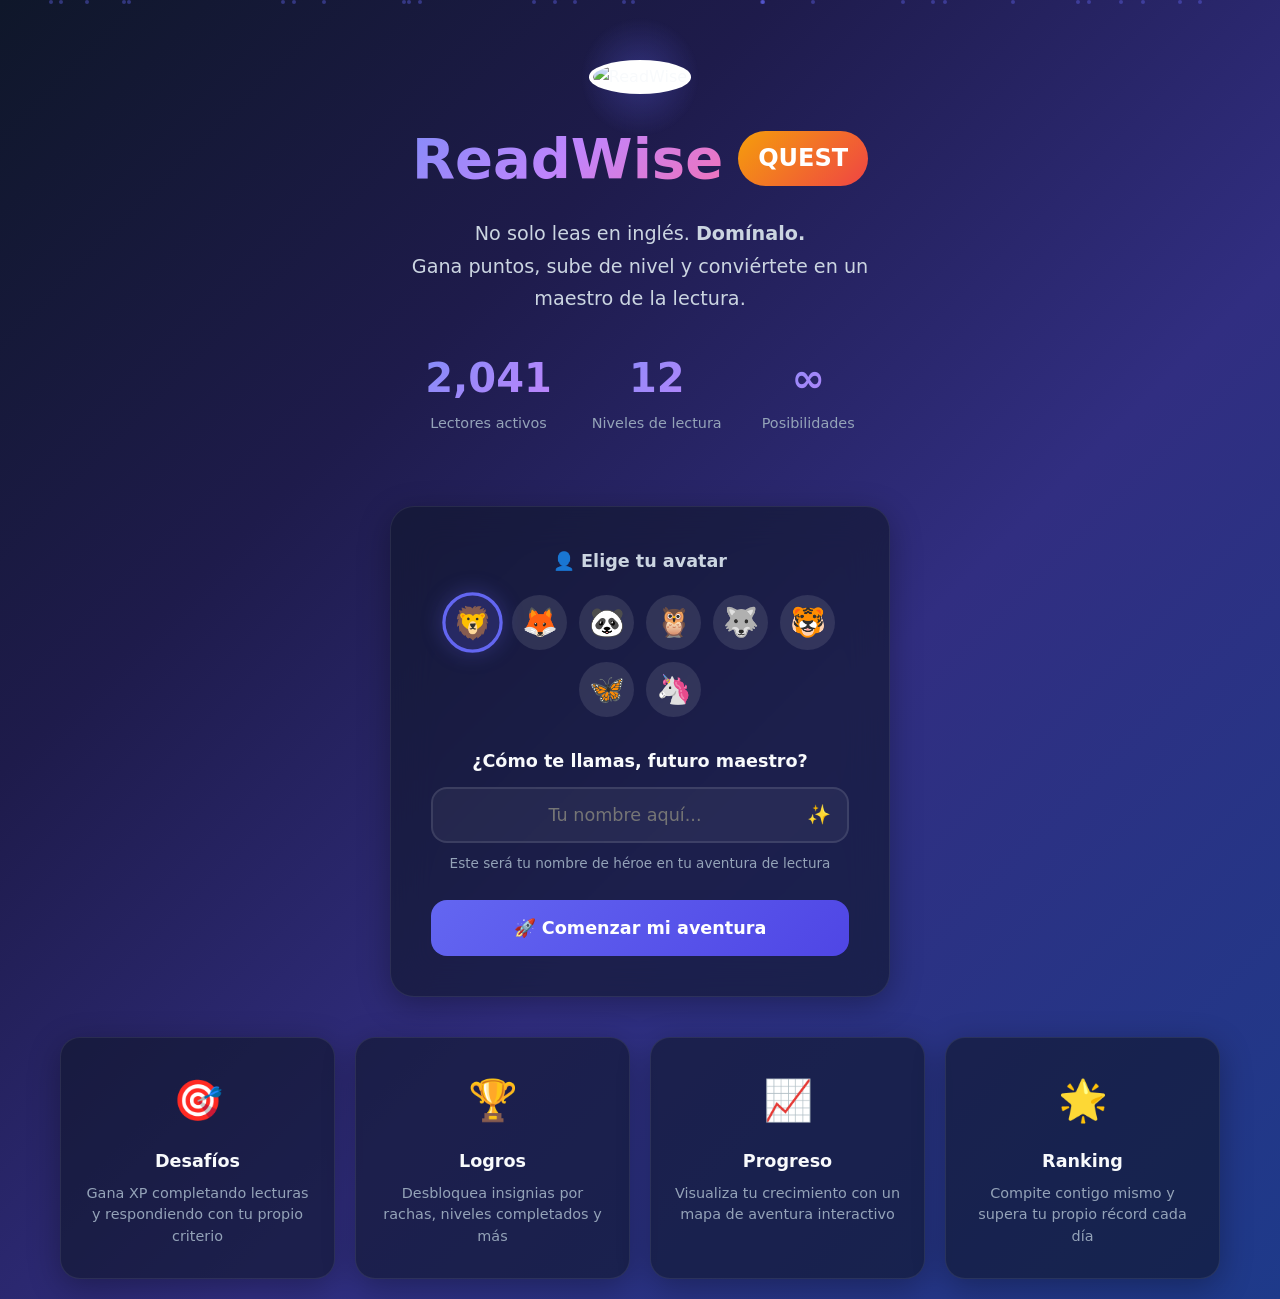
==== commit 1c50ace7: "Update index.html" ====
--- a/index.html
+++ b/index.html
@@ -47,9 +47,7 @@
         <div class="onboarding-card glass">
             <div class="avatar-selection">
                 <h3>👤 Elige tu avatar</h3>
-                <div class="avatar-grid" id="avatarGrid">
-                    <!-- Avatares generados por JS -->
-                </div>
+                <div class="avatar-grid" id="avatarGrid"></div>
             </div>
 
             <div class="name-input-section">
@@ -134,7 +132,6 @@
             requestAnimationFrame(step);
         }
 
-        // Simular usuarios (en producción vendría de backend)
         setTimeout(() => animateCounter(document.getElementById('totalUsers'), 2847), 500);
 
         // Verificar usuario existente
@@ -172,7 +169,6 @@
                 joined: new Date().toISOString()
             };
 
-            // Si ya existe, preservar progreso
             const existing = localStorage.getItem('readwiseUser');
             if (existing) {
                 const old = JSON.parse(existing);
@@ -187,7 +183,6 @@
 
             localStorage.setItem('readwiseUser', JSON.stringify(userData));
             
-            // Animación de transición
             document.body.style.transition = 'opacity 0.5s';
             document.body.style.opacity = '0';
             setTimeout(() => window.location.href = 'hub.html', 500);
@@ -199,7 +194,6 @@
             setTimeout(() => wrapper.classList.remove('shake'), 500);
         }
 
-        // Enter key
         document.getElementById('studentName').addEventListener('keypress', e => {
             if (e.key === 'Enter') startAdventure();
         });
--- a/styles.css
+++ b/styles.css
@@ -1,27 +1,35 @@
 /* ===== VARIABLES ===== */
 :root {
-    --primary: #3b82f6;
-    --primary-dark: #1e3a8a;
+    --primary: #6366f1;
+    --primary-light: #818cf8;
+    --primary-dark: #4f46e5;
     --secondary: #06b6d4;
     --accent: #f59e0b;
     --success: #10b981;
-    --bg: linear-gradient(135deg, #1e3a8a 0%, #3b82f6 50%, #06b6d4 100%);
-    --card-bg: #ffffff;
+    --danger: #ef4444;
+    --bg-gradient: linear-gradient(135deg, #0f172a 0%, #1e1b4b 30%, #312e81 60%, #1e3a8a 100%);
+    --card-bg: rgba(255, 255, 255, 0.08);
+    --card-border: rgba(255, 255, 255, 0.1);
+    --text: #f8fafc;
+    --text-secondary: #cbd5e1;
+    --text-muted: #94a3b8;
+    --glass-bg: rgba(15, 23, 42, 0.6);
+    --glass-border: rgba(255, 255, 255, 0.08);
+    --shadow: 0 8px 32px rgba(0, 0, 0, 0.3);
+    --glow: 0 0 40px rgba(99, 102, 241, 0.3);
+}
+
+[data-theme="light"] {
+    --bg-gradient: linear-gradient(135deg, #e0e7ff 0%, #c7d2fe 30%, #a5b4fc 60%, #818cf8 100%);
+    --card-bg: rgba(255, 255, 255, 0.7);
+    --card-border: rgba(255, 255, 255, 0.5);
     --text: #1e293b;
-    --text-light: #64748b;
-    --border: #e2e8f0;
-    --shadow: rgba(0,0,0,0.1);
-    --mark: #fef3c7;
-}
-
-[data-theme="dark"] {
-    --bg: linear-gradient(135deg, #0f172a 0%, #1e293b 50%, #334155 100%);
-    --card-bg: #1e293b;
-    --text: #f1f5f9;
-    --text-light: #94a3b8;
-    --border: #334155;
-    --shadow: rgba(0,0,0,0.3);
-    --mark: #451a03;
+    --text-secondary: #475569;
+    --text-muted: #64748b;
+    --glass-bg: rgba(255, 255, 255, 0.7);
+    --glass-border: rgba(255, 255, 255, 0.5);
+    --shadow: 0 8px 32px rgba(0, 0, 0, 0.1);
+    --glow: 0 0 40px rgba(99, 102, 241, 0.15);
 }
 
 * {
@@ -30,405 +38,968 @@
     box-sizing: border-box;
 }
 
+html {
+    scroll-behavior: smooth;
+}
+
 body {
-    font-family: 'Segoe UI', system-ui, -apple-system, sans-serif;
-    background: var(--bg);
+    font-family: 'Poppins', system-ui, sans-serif;
+    background: var(--bg-gradient);
     min-height: 100vh;
     color: var(--text);
     line-height: 1.6;
-    transition: all 0.3s;
-}
-
+    overflow-x: hidden;
+    transition: all 0.3s ease;
+}
+
+/* ===== PARTÍCULAS ===== */
+.particles {
+    position: fixed;
+    top: 0;
+    left: 0;
+    width: 100%;
+    height: 100%;
+    pointer-events: none;
+    z-index: 0;
+    overflow: hidden;
+}
+
+.particle {
+    position: absolute;
+    width: 4px;
+    height: 4px;
+    background: rgba(99, 102, 241, 0.4);
+    border-radius: 50%;
+    animation: floatParticle 15s infinite linear;
+}
+
+@keyframes floatParticle {
+    0% { transform: translateY(100vh) scale(0); opacity: 0; }
+    10% { opacity: 1; }
+    90% { opacity: 1; }
+    100% { transform: translateY(-10vh) scale(1.5); opacity: 0; }
+}
+
+/* ===== GLASSMORPHISM ===== */
+.glass {
+    background: var(--glass-bg);
+    backdrop-filter: blur(20px);
+    -webkit-backdrop-filter: blur(20px);
+    border: 1px solid var(--glass-border);
+    box-shadow: var(--shadow);
+}
+
+/* ===== CONTAINER ===== */
 .container {
     max-width: 1200px;
     margin: 0 auto;
     padding: 20px;
-}
-
-/* ===== TOP BAR ===== */
-.top-bar {
+    position: relative;
+    z-index: 1;
+}
+
+/* ===== NAVEGACIÓN ===== */
+.top-nav {
+    position: sticky;
+    top: 15px;
+    z-index: 100;
     display: flex;
     justify-content: space-between;
     align-items: center;
-    margin-bottom: 20px;
-}
-
-.user-info {
+    padding: 12px 25px;
+    border-radius: 16px;
+    margin-bottom: 25px;
+    animation: slideDown 0.5s ease;
+}
+
+@keyframes slideDown {
+    from { transform: translateY(-20px); opacity: 0; }
+    to { transform: translateY(0); opacity: 1; }
+}
+
+.nav-brand {
+    display: flex;
+    align-items: center;
+    gap: 12px;
+    font-weight: 700;
+    font-size: 1.1rem;
+}
+
+.nav-logo {
+    width: 36px;
+    height: 36px;
+    border-radius: 50%;
+    object-fit: cover;
+    border: 2px solid rgba(255,255,255,0.3);
+}
+
+.nav-user {
     display: flex;
     align-items: center;
     gap: 15px;
+}
+
+.streak-badge {
+    background: linear-gradient(135deg, #f59e0b, #d97706);
     color: white;
-    font-weight: 600;
-}
-
-.theme-toggle, .logout-btn {
+    padding: 6px 14px;
+    border-radius: 20px;
+    font-weight: 700;
+    font-size: 0.9rem;
+    animation: pulse 2s infinite;
+}
+
+@keyframes pulse {
+    0%, 100% { transform: scale(1); }
+    50% { transform: scale(1.05); }
+}
+
+.xp-bar-mini {
+    width: 120px;
+    height: 8px;
     background: rgba(255,255,255,0.2);
-    border: none;
-    color: white;
-    width: 40px;
-    height: 40px;
+    border-radius: 4px;
+    overflow: hidden;
+    position: relative;
+}
+
+.xp-fill {
+    height: 100%;
+    background: linear-gradient(90deg, #10b981, #34d399);
+    border-radius: 4px;
+    transition: width 0.5s ease;
+}
+
+.xp-bar-mini span {
+    position: absolute;
+    top: -18px;
+    right: 0;
+    font-size: 0.7rem;
+    color: var(--text-muted);
+}
+
+.theme-toggle, .icon-btn {
+    background: rgba(255,255,255,0.1);
+    border: 1px solid rgba(255,255,255,0.2);
+    color: var(--text);
+    width: 38px;
+    height: 38px;
     border-radius: 50%;
     cursor: pointer;
-    font-size: 1.2rem;
+    font-size: 1rem;
     transition: all 0.3s;
     display: flex;
     align-items: center;
     justify-content: center;
 }
 
-.theme-toggle:hover, .logout-btn:hover {
-    background: rgba(255,255,255,0.3);
+.theme-toggle:hover, .icon-btn:hover {
+    background: rgba(255,255,255,0.2);
     transform: scale(1.1);
 }
 
-/* ===== WELCOME PAGE ===== */
-.welcome-header {
+.timer {
+    background: rgba(99, 102, 241, 0.2);
+    padding: 6px 14px;
+    border-radius: 20px;
+    font-size: 0.9rem;
+    font-weight: 600;
+    font-variant-numeric: tabular-nums;
+}
+
+/* ===== HERO / WELCOME ===== */
+.hero-section {
     text-align: center;
     padding: 40px 0 30px;
-}
-
-.welcome-card {
-    background: var(--card-bg);
+    animation: fadeInUp 0.8s ease;
+}
+
+@keyframes fadeInUp {
+    from { transform: translateY(30px); opacity: 0; }
+    to { transform: translateY(0); opacity: 1; }
+}
+
+.logo-hero {
+    position: relative;
+    display: inline-block;
+    margin-bottom: 20px;
+}
+
+.logo-pulse {
+    width: 100px;
+    height: 100px;
+    border-radius: 50%;
+    object-fit: cover;
+    border: 4px solid rgba(255,255,255,0.3);
+    background: white;
+    animation: logoPulse 3s infinite;
+}
+
+@keyframes logoPulse {
+    0%, 100% { box-shadow: 0 0 0 0 rgba(99, 102, 241, 0.4); }
+    50% { box-shadow: 0 0 0 20px rgba(99, 102, 241, 0); }
+}
+
+.logo-glow {
+    position: absolute;
+    top: 50%;
+    left: 50%;
+    transform: translate(-50%, -50%);
+    width: 120px;
+    height: 120px;
+    background: radial-gradient(circle, rgba(99, 102, 241, 0.3), transparent 70%);
+    border-radius: 50%;
+    animation: glowRotate 10s infinite linear;
+    z-index: -1;
+}
+
+@keyframes glowRotate {
+    from { transform: translate(-50%, -50%) rotate(0deg); }
+    to { transform: translate(-50%, -50%) rotate(360deg); }
+}
+
+.hero-title {
+    font-size: 3.5rem;
+    font-weight: 800;
+    margin-bottom: 15px;
+    display: flex;
+    align-items: center;
+    justify-content: center;
+    gap: 15px;
+    flex-wrap: wrap;
+}
+
+.gradient-text {
+    background: linear-gradient(135deg, #818cf8, #c084fc, #f472b6);
+    -webkit-background-clip: text;
+    -webkit-text-fill-color: transparent;
+    background-clip: text;
+}
+
+.quest-badge {
+    background: linear-gradient(135deg, #f59e0b, #ef4444);
+    color: white;
+    padding: 8px 20px;
+    border-radius: 30px;
+    font-size: 1.5rem;
+    animation: badgeBounce 2s infinite;
+}
+
+@keyframes badgeBounce {
+    0%, 100% { transform: translateY(0); }
+    50% { transform: translateY(-5px); }
+}
+
+.hero-subtitle {
+    font-size: 1.2rem;
+    color: var(--text-secondary);
+    max-width: 500px;
+    margin: 0 auto 30px;
+    line-height: 1.7;
+}
+
+.stats-bar {
+    display: flex;
+    justify-content: center;
+    gap: 40px;
+    margin-bottom: 40px;
+}
+
+.stat-hero {
+    text-align: center;
+}
+
+.stat-hero-num {
+    display: block;
+    font-size: 2.5rem;
+    font-weight: 800;
+    background: linear-gradient(135deg, #818cf8, #c084fc);
+    -webkit-background-clip: text;
+    -webkit-text-fill-color: transparent;
+}
+
+.stat-hero-label {
+    font-size: 0.9rem;
+    color: var(--text-muted);
+}
+
+/* ===== ONBOARDING CARD ===== */
+.onboarding-card {
+    max-width: 500px;
+    margin: 0 auto 40px;
+    padding: 40px;
     border-radius: 24px;
-    padding: 50px;
-    max-width: 600px;
-    margin: 0 auto;
-    box-shadow: 0 25px 80px var(--shadow);
+    animation: fadeInUp 0.8s ease 0.2s both;
+}
+
+.avatar-selection {
+    margin-bottom: 30px;
+}
+
+.avatar-selection h3 {
     text-align: center;
-}
-
-.welcome-content h2 {
-    color: var(--primary);
-    font-size: 2rem;
-    margin-bottom: 15px;
-}
-
-.welcome-desc {
-    color: var(--text-light);
+    margin-bottom: 20px;
     font-size: 1.1rem;
-    margin-bottom: 35px;
-    line-height: 1.7;
-}
-
-.name-form {
-    margin-bottom: 30px;
-}
-
-.name-form label {
+    color: var(--text-secondary);
+}
+
+.avatar-grid {
+    display: flex;
+    justify-content: center;
+    gap: 12px;
+    flex-wrap: wrap;
+}
+
+.avatar-btn {
+    width: 55px;
+    height: 55px;
+    border-radius: 50%;
+    border: 3px solid transparent;
+    background: rgba(255,255,255,0.1);
+    font-size: 1.8rem;
+    cursor: pointer;
+    transition: all 0.3s;
+    display: flex;
+    align-items: center;
+    justify-content: center;
+}
+
+.avatar-btn:hover {
+    transform: scale(1.15);
+    background: rgba(255,255,255,0.2);
+}
+
+.avatar-btn.selected {
+    border-color: var(--primary);
+    background: rgba(99, 102, 241, 0.2);
+    box-shadow: 0 0 20px rgba(99, 102, 241, 0.3);
+    transform: scale(1.1);
+}
+
+.name-input-section {
+    margin-bottom: 25px;
+}
+
+.name-input-section label {
     display: block;
+    text-align: center;
+    font-weight: 600;
+    margin-bottom: 12px;
+    font-size: 1.1rem;
+}
+
+.input-wrapper {
+    position: relative;
+}
+
+.input-wrapper input {
+    width: 100%;
+    padding: 16px 50px 16px 20px;
+    border: 2px solid var(--card-border);
+    border-radius: 16px;
+    background: rgba(255,255,255,0.05);
+    color: var(--text);
+    font-size: 1.1rem;
+    font-family: inherit;
+    transition: all 0.3s;
+    text-align: center;
+}
+
+.input-wrapper input:focus {
+    outline: none;
+    border-color: var(--primary);
+    box-shadow: 0 0 0 4px rgba(99, 102, 241, 0.15);
+}
+
+.input-icon {
+    position: absolute;
+    right: 18px;
+    top: 50%;
+    transform: translateY(-50%);
+    font-size: 1.2rem;
+}
+
+.input-hint {
+    text-align: center;
+    color: var(--text-muted);
+    font-size: 0.85rem;
+    margin-top: 10px;
+}
+
+.input-wrapper.shake {
+    animation: shake 0.5s ease;
+}
+
+@keyframes shake {
+    0%, 100% { transform: translateX(0); }
+    25% { transform: translateX(-10px); }
+    75% { transform: translateX(10px); }
+}
+
+/* ===== BOTONES ===== */
+.cta-button {
+    width: 100%;
+    padding: 18px;
+    background: linear-gradient(135deg, var(--primary), var(--primary-dark));
+    color: white;
+    border: none;
+    border-radius: 16px;
+    font-size: 1.1rem;
     font-weight: 700;
-    color: var(--text);
-    margin-bottom: 10px;
-    font-size: 1.1rem;
-}
-
-.name-form input {
+    cursor: pointer;
+    position: relative;
+    overflow: hidden;
+    transition: all 0.3s;
+    font-family: inherit;
+}
+
+.cta-button:hover {
+    transform: translateY(-3px);
+    box-shadow: 0 10px 30px rgba(99, 102, 241, 0.4);
+}
+
+.btn-shine {
+    position: absolute;
+    top: 0;
+    left: -100%;
     width: 100%;
-    padding: 16px 20px;
-    border: 3px solid var(--border);
-    border-radius: 14px;
-    font-size: 1.1rem;
+    height: 100%;
+    background: linear-gradient(90deg, transparent, rgba(255,255,255,0.3), transparent);
+    animation: shine 3s infinite;
+}
+
+@keyframes shine {
+    0% { left: -100%; }
+    50%, 100% { left: 100%; }
+}
+
+/* ===== FEATURES ===== */
+.features-showcase {
+    display: grid;
+    grid-template-columns: repeat(auto-fit, minmax(220px, 1fr));
+    gap: 20px;
+    margin-top: 40px;
+    animation: fadeInUp 0.8s ease 0.4s both;
+}
+
+.feature-card {
+    padding: 30px 20px;
+    border-radius: 20px;
     text-align: center;
     transition: all 0.3s;
+}
+
+.feature-card:hover {
+    transform: translateY(-5px);
+    border-color: var(--primary);
+}
+
+.feature-icon {
+    font-size: 2.5rem;
+    margin-bottom: 15px;
+    display: block;
+}
+
+.feature-card h4 {
+    font-size: 1.1rem;
+    margin-bottom: 8px;
+}
+
+.feature-card p {
+    font-size: 0.9rem;
+    color: var(--text-muted);
+    line-height: 1.5;
+}
+
+/* ===== HUB / PLAYER ===== */
+.hub-container {
+    display: flex;
+    flex-direction: column;
+    gap: 25px;
+}
+
+.player-card {
+    display: grid;
+    grid-template-columns: auto 1fr auto;
+    align-items: center;
+    gap: 25px;
+    padding: 30px;
+    border-radius: 24px;
+    animation: fadeInUp 0.6s ease;
+}
+
+@media (max-width: 768px) {
+    .player-card {
+        grid-template-columns: 1fr;
+        text-align: center;
+        gap: 20px;
+    }
+    
+    .player-stats {
+        justify-content: center;
+    }
+}
+
+.player-avatar {
+    width: 80px;
+    height: 80px;
+    border-radius: 50%;
+    background: linear-gradient(135deg, var(--primary), var(--primary-dark));
+    display: flex;
+    align-items: center;
+    justify-content: center;
+    font-size: 2.5rem;
+    box-shadow: var(--glow);
+}
+
+.player-info h2 {
+    font-size: 1.8rem;
+    margin-bottom: 5px;
+}
+
+.player-title {
+    color: var(--accent);
+    font-weight: 600;
+    font-size: 0.95rem;
+    margin-bottom: 8px;
+}
+
+.level-badge {
+    display: inline-block;
+    background: linear-gradient(135deg, var(--primary), var(--secondary));
+    padding: 6px 16px;
+    border-radius: 20px;
+    font-size: 0.85rem;
+    font-weight: 700;
+}
+
+.player-stats {
+    display: flex;
+    gap: 25px;
+}
+
+.p-stat {
+    text-align: center;
+}
+
+.p-stat-num {
+    display: block;
+    font-size: 1.8rem;
+    font-weight: 800;
+    color: var(--primary-light);
+}
+
+.p-stat-label {
+    font-size: 0.8rem;
+    color: var(--text-muted);
+}
+
+/* ===== MAPA DE AVENTURA ===== */
+.adventure-map {
+    padding: 35px;
+    border-radius: 24px;
+    animation: fadeInUp 0.6s ease 0.1s both;
+}
+
+.section-title {
+    font-size: 1.4rem;
+    margin-bottom: 8px;
+}
+
+.section-subtitle {
+    color: var(--text-muted);
+    margin-bottom: 30px;
+    font-size: 0.95rem;
+}
+
+.map-path {
+    display: flex;
+    align-items: center;
+    justify-content: center;
+    gap: 0;
+    flex-wrap: wrap;
+    padding: 20px 0;
+}
+
+@media (max-width: 768px) {
+    .map-path {
+        flex-direction: column;
+        gap: 20px;
+    }
+    
+    .path-line {
+        width: 4px !important;
+        height: 40px !important;
+    }
+}
+
+.map-node {
+    position: relative;
+    width: 100px;
+    height: 100px;
+    border-radius: 50%;
+    background: rgba(255,255,255,0.05);
+    border: 3px solid var(--card-border);
+    display: flex;
+    flex-direction: column;
+    align-items: center;
+    justify-content: center;
+    cursor: pointer;
+    transition: all 0.4s;
+    z-index: 2;
+}
+
+.map-node.unlocked {
+    background: linear-gradient(135deg, var(--primary), var(--primary-dark));
+    border-color: var(--primary-light);
+    box-shadow: var(--glow);
+    animation: nodeFloat 3s infinite ease-in-out;
+}
+
+.map-node.completed {
+    background: linear-gradient(135deg, var(--success), #059669);
+    border-color: #34d399;
+}
+
+.map-node:not(.unlocked):not(.completed) {
+    opacity: 0.5;
+    cursor: not-allowed;
+}
+
+@keyframes nodeFloat {
+    0%, 100% { transform: translateY(0); }
+    50% { transform: translateY(-8px); }
+}
+
+.node-icon {
+    font-size: 1.8rem;
+    margin-bottom: 2px;
+}
+
+.node-label {
+    font-size: 0.7rem;
+    font-weight: 600;
+    text-align: center;
+}
+
+.node-status {
+    position: absolute;
+    bottom: -5px;
     background: var(--card-bg);
+    padding: 2px 10px;
+    border-radius: 10px;
+    font-size: 0.7rem;
+    font-weight: 700;
+    border: 1px solid var(--card-border);
+}
+
+.node-ring {
+    position: absolute;
+    top: -5px;
+    left: -5px;
+    right: -5px;
+    bottom: -5px;
+    border-radius: 50%;
+    border: 2px solid transparent;
+    border-top-color: var(--primary-light);
+    animation: ringRotate 3s infinite linear;
+    opacity: 0;
+}
+
+.map-node.unlocked .node-ring {
+    opacity: 1;
+}
+
+@keyframes ringRotate {
+    from { transform: rotate(0deg); }
+    to { transform: rotate(360deg); }
+}
+
+.path-line {
+    width: 60px;
+    height: 4px;
+    background: var(--card-border);
+    position: relative;
+}
+
+.path-line.active {
+    background: linear-gradient(90deg, var(--success), var(--primary));
+    animation: pathGlow 2s infinite;
+}
+
+@keyframes pathGlow {
+    0%, 100% { opacity: 0.6; }
+    50% { opacity: 1; }
+}
+
+/* ===== INSIGNIAS ===== */
+.badges-section {
+    padding: 30px;
+    border-radius: 24px;
+    animation: fadeInUp 0.6s ease 0.2s both;
+}
+
+.badges-grid {
+    display: grid;
+    grid-template-columns: repeat(auto-fill, minmax(130px, 1fr));
+    gap: 15px;
+    margin-top: 20px;
+}
+
+.badge-item {
+    text-align: center;
+    padding: 20px 15px;
+    border-radius: 16px;
+    background: rgba(255,255,255,0.03);
+    border: 2px solid var(--card-border);
+    transition: all 0.3s;
+}
+
+.badge-item.earned {
+    background: linear-gradient(135deg, rgba(251, 191, 36, 0.1), rgba(245, 158, 11, 0.1));
+    border-color: rgba(251, 191, 36, 0.3);
+    animation: badgeEarned 0.6s ease;
+}
+
+@keyframes badgeEarned {
+    0% { transform: scale(0.5); opacity: 0; }
+    50% { transform: scale(1.1); }
+    100% { transform: scale(1); opacity: 1; }
+}
+
+.badge-item.locked {
+    opacity: 0.4;
+}
+
+.badge-item.locked .badge-icon {
+    filter: grayscale(1);
+}
+
+.badge-icon {
+    font-size: 2.5rem;
+    margin-bottom: 10px;
+    display: block;
+}
+
+.badge-name {
+    font-size: 0.85rem;
+    font-weight: 600;
+    margin-bottom: 5px;
+}
+
+.badge-desc {
+    font-size: 0.75rem;
+    color: var(--text-muted);
+    line-height: 1.4;
+}
+
+/* ===== ACTIVIDAD ===== */
+.recent-activity {
+    padding: 30px;
+    border-radius: 24px;
+    animation: fadeInUp 0.6s ease 0.3s both;
+}
+
+.activity-list {
+    margin-top: 20px;
+}
+
+.activity-item {
+    display: flex;
+    align-items: center;
+    gap: 15px;
+    padding: 15px;
+    background: rgba(255,255,255,0.03);
+    border-radius: 12px;
+    margin-bottom: 10px;
+    border-left: 3px solid var(--success);
+    animation: slideIn 0.4s ease;
+}
+
+@keyframes slideIn {
+    from { transform: translateX(-20px); opacity: 0; }
+    to { transform: translateX(0); opacity: 1; }
+}
+
+.activity-icon {
+    font-size: 1.5rem;
+}
+
+.activity-info {
+    flex: 1;
+}
+
+.activity-title {
+    display: block;
+    font-weight: 600;
+}
+
+.activity-xp {
+    color: var(--accent);
+    font-size: 0.85rem;
+    font-weight: 700;
+}
+
+.empty-state {
+    text-align: center;
+    color: var(--text-muted);
+    padding: 30px;
+    font-style: italic;
+}
+
+/* ===== TOAST NOTIFICATION ===== */
+.toast-notification {
+    position: fixed;
+    bottom: 30px;
+    left: 50%;
+    transform: translateX(-50%) translateY(100px);
+    background: linear-gradient(135deg, var(--primary), var(--primary-dark));
+    color: white;
+    padding: 12px 24px;
+    border-radius: 50px;
+    font-weight: 600;
+    z-index: 1000;
+    transition: transform 0.3s ease;
+    box-shadow: 0 10px 30px rgba(0,0,0,0.3);
+    white-space: nowrap;
+}
+
+.toast-notification.show {
+    transform: translateX(-50%) translateY(0);
+}
+
+.toast-notification.hidden {
+    display: none;
+}
+
+/* ===== DASHBOARD / CHALLENGES ===== */
+.level-header {
+    display: flex;
+    align-items: center;
+    gap: 20px;
+    padding: 25px 30px;
+    border-radius: 20px;
+    margin-bottom: 25px;
+    animation: fadeInUp 0.5s ease;
+}
+
+.back-arrow {
+    background: rgba(255,255,255,0.1);
+    border: none;
     color: var(--text);
-}
-
-.name-form input:focus {
-    outline: none;
-    border-color: var(--primary);
-    box-shadow: 0 0 0 4px rgba(59, 130, 246, 0.1);
-}
-
-.name-form .hint {
-    color: var(--text-light);
-    font-size: 0.9rem;
-    margin-top: 10px;
-}
-
-.features-preview {
-    display: grid;
-    grid-template-columns: repeat(2, 1fr);
-    gap: 20px;
-    margin-top: 40px;
-    padding-top: 30px;
-    border-top: 2px solid var(--border);
-}
-
-.feature-item {
-    display: flex;
-    flex-direction: column;
-    align-items: center;
-    gap: 8px;
-}
-
-.feature-item span {
-    font-size: 2rem;
-}
-
-.feature-item p {
-    color: var(--text-light);
-    font-size: 0.95rem;
-    font-weight: 500;
-}
-
-/* ===== LOGO ===== */
-.logo-container {
-    display: flex;
-    align-items: center;
-    justify-content: center;
-    gap: 20px;
-    margin-bottom: 10px;
-}
-
-.app-logo {
-    width: 90px;
-    height: 90px;
-    border-radius: 50%;
-    object-fit: cover;
-    box-shadow: 0 8px 25px rgba(0,0,0,0.2);
-    border: 4px solid rgba(255,255,255,0.3);
-    background: white;
-}
-
-.logo-text h1 {
-    font-size: 3rem;
-    color: white;
-    text-shadow: 2px 2px 4px rgba(0,0,0,0.2);
-    margin: 0;
-}
-
-.logo-text p {
-    color: rgba(255,255,255,0.9);
-    font-size: 1.2rem;
-    margin: 5px 0 0;
-}
-
-.logo-small {
-    display: flex;
-    align-items: center;
-    gap: 12px;
-}
-
-.logo-img-small {
     width: 45px;
     height: 45px;
     border-radius: 50%;
-    object-fit: cover;
-    border: 2px solid rgba(255,255,255,0.5);
-    background: white;
-}
-
-/* ===== LEVEL SELECTOR ===== */
-.main-header {
-    color: white;
-    padding: 20px 0;
-}
-
-.main-header h1 {
-    font-size: 2.4rem;
-    margin-top: 15px;
-    text-shadow: 2px 2px 4px rgba(0,0,0,0.2);
-}
-
-.level-selector {
+    font-size: 1.3rem;
+    cursor: pointer;
+    transition: all 0.3s;
+    display: flex;
+    align-items: center;
+    justify-content: center;
+}
+
+.back-arrow:hover {
+    background: rgba(255,255,255,0.2);
+    transform: translateX(-3px);
+}
+
+.level-info h1 {
+    font-size: 1.6rem;
+    margin-bottom: 5px;
+}
+
+.level-info p {
+    color: var(--text-muted);
+    font-size: 0.95rem;
+}
+
+.level-progress-circle {
+    width: 70px;
+    height: 70px;
+    border-radius: 50%;
+    background: conic-gradient(var(--primary) calc(var(--progress, 0) * 1%), rgba(255,255,255,0.1) 0);
+    display: flex;
+    align-items: center;
+    justify-content: center;
+    margin-left: auto;
+    font-weight: 700;
+    font-size: 0.9rem;
+    position: relative;
+}
+
+.level-progress-circle::before {
+    content: '';
+    position: absolute;
+    width: 55px;
+    height: 55px;
     background: var(--card-bg);
-    border-radius: 24px;
-    padding: 40px;
-    margin-top: 25px;
-    box-shadow: 0 25px 80px var(--shadow);
-}
-
-.level-selector h2 {
-    text-align: center;
-    margin-bottom: 10px;
-    color: var(--primary);
-    font-size: 1.8rem;
-}
-
-.subtitle {
-    text-align: center;
-    color: var(--text-light);
-    margin-bottom: 35px;
-    font-size: 1.05rem;
-}
-
-.levels {
+    border-radius: 50%;
+}
+
+.level-progress-circle span {
+    position: relative;
+    z-index: 1;
+}
+
+.level-progress-circle.completed {
+    background: conic-gradient(var(--success) 100%, transparent 0);
+    animation: completedPulse 2s infinite;
+}
+
+@keyframes completedPulse {
+    0%, 100% { box-shadow: 0 0 0 0 rgba(16, 185, 129, 0.4); }
+    50% { box-shadow: 0 0 0 15px rgba(16, 185, 129, 0); }
+}
+
+.challenges-grid {
     display: grid;
-    grid-template-columns: repeat(auto-fit, minmax(260px, 1fr));
+    grid-template-columns: repeat(auto-fit, minmax(300px, 1fr));
     gap: 20px;
 }
 
-.level-btn {
-    background: var(--card-bg);
-    border: 3px solid var(--border);
-    border-radius: 16px;
-    padding: 30px 25px;
-    cursor: pointer;
-    transition: all 0.3s ease;
-    text-align: left;
-    display: flex;
-    flex-direction: column;
-    gap: 8px;
+@media (max-width: 768px) {
+    .challenges-grid {
+        grid-template-columns: 1fr;
+    }
+}
+
+.challenge-card {
+    padding: 30px;
+    border-radius: 20px;
     position: relative;
     overflow: hidden;
-}
-
-.level-btn:hover {
-    border-color: var(--primary);
-    transform: translateY(-5px);
-    box-shadow: 0 15px 40px rgba(59, 130, 246, 0.2);
-}
-
-.level-tag {
-    font-size: 2.2rem;
-    font-weight: 800;
-    color: var(--primary);
-}
-
-.level-desc {
-    font-size: 1.3rem;
-    font-weight: 700;
-    color: var(--text);
-}
-
-.level-btn small {
-    color: var(--text-light);
-    font-size: 0.9rem;
-    line-height: 1.4;
-}
-
-.level-progress {
-    margin-top: 15px;
-    height: 8px;
-    background: var(--border);
-    border-radius: 4px;
-    overflow: hidden;
-    position: relative;
-}
-
-.level-progress .progress-fill {
-    height: 100%;
-    background: linear-gradient(90deg, var(--success), #34d399);
-    transition: width 0.5s;
-    border-radius: 4px;
-}
-
-.level-progress span {
-    position: absolute;
-    right: 0;
-    top: -20px;
-    font-size: 0.8rem;
-    color: var(--success);
-    font-weight: 700;
-}
-
-/* Stats overview */
-.stats-overview {
-    background: var(--card-bg);
-    border-radius: 20px;
-    padding: 30px;
-    margin-top: 25px;
-    box-shadow: 0 15px 50px var(--shadow);
-}
-
-.stats-overview h3 {
-    color: var(--primary);
-    margin-bottom: 20px;
-    text-align: center;
-}
-
-.stats-grid {
-    display: grid;
-    grid-template-columns: repeat(3, 1fr);
-    gap: 20px;
-}
-
-.stat-box {
-    text-align: center;
-    padding: 20px;
-    background: linear-gradient(135deg, #eff6ff, #f0f9ff);
-    border-radius: 14px;
-}
-
-[data-theme="dark"] .stat-box {
-    background: linear-gradient(135deg, #1e3a8a, #1e40af);
-}
-
-.stat-num {
-    display: block;
-    font-size: 2.2rem;
-    font-weight: 800;
-    color: var(--primary);
-}
-
-[data-theme="dark"] .stat-num {
-    color: white;
-}
-
-.stat-box .stat-label {
-    font-size: 0.9rem;
-    color: var(--text-light);
-    margin-top: 5px;
-    display: block;
-}
-
-/* ===== DASHBOARD ===== */
-.dash-header {
-    color: white;
-    padding: 15px 0;
-}
-
-.dash-header h1 {
-    font-size: 2.2rem;
-    margin-top: 15px;
-    text-shadow: 2px 2px 4px rgba(0,0,0,0.2);
-}
-
-.dash-title {
-    margin-top: 10px;
-}
-
-/* ===== READING CARDS ===== */
-.reading-grid {
-    display: grid;
-    grid-template-columns: repeat(auto-fit, minmax(320px, 1fr));
-    gap: 25px;
-    margin-top: 30px;
-}
-
-.reading-card {
-    background: var(--card-bg);
-    border-radius: 20px;
-    padding: 30px;
-    box-shadow: 0 10px 40px var(--shadow);
-    transition: all 0.3s;
-    display: flex;
-    flex-direction: column;
-    border: 2px solid transparent;
-    position: relative;
-}
-
-.reading-card:hover {
+    transition: all 0.4s;
+    animation: fadeInUp 0.5s ease both;
+}
+
+.challenge-card:nth-child(1) { animation-delay: 0.1s; }
+.challenge-card:nth-child(2) { animation-delay: 0.2s; }
+.challenge-card:nth-child(3) { animation-delay: 0.3s; }
+
+.challenge-card:hover:not(.locked) {
     transform: translateY(-5px);
     border-color: var(--primary);
-    box-shadow: 0 20px 60px rgba(59, 130, 246, 0.15);
-}
-
-.reading-card.completed {
+    box-shadow: var(--glow);
+}
+
+.challenge-card.completed {
     border-color: var(--success);
-    background: linear-gradient(135deg, var(--card-bg), #f0fdf4);
-}
-
-[data-theme="dark"] .reading-card.completed {
-    background: linear-gradient(135deg, var(--card-bg), #064e3b);
-}
-
-.card-badge {
-    position: absolute;
-    top: 15px;
-    right: 15px;
-    background: var(--success);
+    background: linear-gradient(135deg, rgba(16, 185, 129, 0.05), rgba(5, 150, 105, 0.05));
+}
+
+.challenge-card.locked {
+    opacity: 0.6;
+}
+
+.challenge-header {
+    display: flex;
+    justify-content: space-between;
+    align-items: center;
+    margin-bottom: 15px;
+}
+
+.challenge-number {
+    background: var(--primary);
     color: white;
     padding: 5px 12px;
     border-radius: 20px;
@@ -436,316 +1007,401 @@
     font-weight: 700;
 }
 
-.card-header {
+.challenge-xp {
+    background: linear-gradient(135deg, #f59e0b, #d97706);
+    color: white;
+    padding: 5px 12px;
+    border-radius: 20px;
+    font-size: 0.8rem;
+    font-weight: 700;
+}
+
+.challenge-icon {
+    font-size: 3rem;
     margin-bottom: 15px;
-}
-
-.card-header h3 {
-    color: var(--primary-dark);
-    font-size: 1.4rem;
+    display: block;
+}
+
+.challenge-title {
+    font-size: 1.3rem;
+    margin-bottom: 10px;
+}
+
+.challenge-desc {
+    color: var(--text-muted);
+    font-size: 0.95rem;
+    margin-bottom: 15px;
+    line-height: 1.5;
+}
+
+.challenge-meta {
+    display: flex;
+    gap: 15px;
+    margin-bottom: 15px;
+    font-size: 0.85rem;
+    color: var(--text-muted);
+}
+
+.difficulty {
+    color: var(--accent);
+    font-weight: 700;
+}
+
+.challenge-tags {
+    display: flex;
+    gap: 8px;
+    flex-wrap: wrap;
+    margin-bottom: 20px;
+}
+
+.tag {
+    background: rgba(99, 102, 241, 0.15);
+    padding: 4px 10px;
+    border-radius: 12px;
+    font-size: 0.7rem;
+    font-weight: 600;
+    color: var(--primary-light);
+}
+
+.challenge-btn {
+    width: 100%;
+    padding: 14px;
+    border-radius: 12px;
+    border: none;
+    font-size: 1rem;
+    font-weight: 700;
+    cursor: pointer;
+    transition: all 0.3s;
+    font-family: inherit;
+}
+
+.challenge-btn:not(.done):not(.locked) {
+    background: linear-gradient(135deg, var(--primary), var(--primary-dark));
+    color: white;
+}
+
+.challenge-btn:not(.done):not(.locked):hover {
+    transform: scale(1.03);
+    box-shadow: 0 8px 25px rgba(99, 102, 241, 0.4);
+}
+
+.challenge-btn.done {
+    background: var(--success);
+    color: white;
+    cursor: default;
+}
+
+.challenge-btn.locked {
+    background: rgba(255,255,255,0.05);
+    color: var(--text-muted);
+    cursor: not-allowed;
+}
+
+.lock-overlay {
+    position: absolute;
+    top: 0;
+    left: 0;
+    right: 0;
+    bottom: 0;
+    background: rgba(15, 23, 42, 0.7);
+    display: flex;
+    align-items: center;
+    justify-content: center;
+    border-radius: 20px;
+    backdrop-filter: blur(5px);
+}
+
+.lock-overlay span {
+    background: var(--card-bg);
+    padding: 10px 20px;
+    border-radius: 20px;
+    font-size: 0.9rem;
+    font-weight: 600;
+}
+
+/* ===== READER ===== */
+.reader-container {
+    max-width: 1100px;
+}
+
+.reading-progress-bar {
+    position: fixed;
+    top: 0;
+    left: 0;
+    width: 100%;
+    height: 4px;
+    background: rgba(255,255,255,0.1);
+    z-index: 200;
+}
+
+.reading-progress-fill {
+    height: 100%;
+    background: linear-gradient(90deg, var(--primary), var(--secondary));
+    width: 0%;
+    transition: width 0.3s;
+}
+
+.reader-layout {
+    display: grid;
+    grid-template-columns: 280px 1fr;
+    gap: 25px;
+    margin-top: 20px;
+}
+
+@media (max-width: 768px) {
+    .reader-layout {
+        grid-template-columns: 1fr;
+    }
+    
+    .tools-panel {
+        order: 2;
+    }
+    
+    .reading-area {
+        order: 1;
+        padding: 25px;
+    }
+}
+
+.player-mini {
+    display: flex;
+    align-items: center;
+    gap: 12px;
+    padding-bottom: 20px;
+    margin-bottom: 20px;
+    border-bottom: 1px solid var(--card-border);
+}
+
+.mini-avatar {
+    width: 45px;
+    height: 45px;
+    border-radius: 50%;
+    background: linear-gradient(135deg, var(--primary), var(--primary-dark));
+    display: flex;
+    align-items: center;
+    justify-content: center;
+    font-size: 1.5rem;
+}
+
+.mini-info {
+    display: flex;
+    flex-direction: column;
+}
+
+.mini-info span:first-child {
+    font-weight: 600;
+    font-size: 0.95rem;
+}
+
+.mini-level {
+    font-size: 0.8rem;
+    color: var(--text-muted);
+}
+
+.tool-section {
+    margin-bottom: 25px;
+    padding-bottom: 20px;
+    border-bottom: 1px solid var(--card-border);
+}
+
+.tool-section:last-child {
+    border-bottom: none;
+    margin-bottom: 0;
+    padding-bottom: 0;
+}
+
+.tool-section h3 {
+    font-size: 0.95rem;
+    margin-bottom: 15px;
+    color: var(--text-secondary);
+    text-transform: uppercase;
+    letter-spacing: 1px;
+}
+
+.tool-btn {
+    width: 100%;
+    display: flex;
+    align-items: center;
+    gap: 12px;
+    padding: 12px 15px;
     margin-bottom: 8px;
-    padding-right: 60px;
-}
-
-.word-count {
-    color: var(--text-light);
+    background: rgba(255,255,255,0.05);
+    border: 1px solid var(--card-border);
+    border-radius: 12px;
+    color: var(--text);
     font-size: 0.9rem;
+    cursor: pointer;
+    transition: all 0.3s;
+    font-family: inherit;
+}
+
+.tool-btn:hover {
+    background: rgba(99, 102, 241, 0.15);
+    border-color: var(--primary);
+}
+
+.tool-btn.active {
+    background: rgba(99, 102, 241, 0.2);
+    border-color: var(--primary);
+}
+
+.tool-icon {
+    font-size: 1.2rem;
+}
+
+.hint-btn {
+    background: rgba(245, 158, 11, 0.1);
+    border-color: rgba(245, 158, 11, 0.3);
+}
+
+.hint-btn:hover {
+    background: rgba(245, 158, 11, 0.2);
+}
+
+.hint-box {
+    margin-top: 12px;
+    padding: 15px;
+    background: rgba(99, 102, 241, 0.15);
+    border-radius: 12px;
+    border-left: 3px solid var(--accent);
+    animation: slideDown 0.3s ease;
+}
+
+@keyframes slideDown {
+    from { opacity: 0; transform: translateY(-10px); }
+    to { opacity: 1; transform: translateY(0); }
+}
+
+.session-stats {
+    display: grid;
+    grid-template-columns: 1fr 1fr;
+    gap: 12px;
+}
+
+.s-stat {
+    text-align: center;
+    padding: 15px;
+    background: rgba(255,255,255,0.03);
+    border-radius: 12px;
+}
+
+.s-stat-num {
     display: block;
-}
-
-.card-description {
-    color: var(--text-light);
-    margin-bottom: 20px;
-    line-height: 1.6;
-    flex-grow: 1;
-}
-
-.tags {
-    display: flex;
-    gap: 8px;
-    margin-bottom: 20px;
+    font-size: 1.6rem;
+    font-weight: 800;
+    color: var(--primary-light);
+}
+
+.s-stat-label {
+    font-size: 0.75rem;
+    color: var(--text-muted);
+}
+
+/* ===== READING AREA ===== */
+.reading-area {
+    padding: 40px;
+    border-radius: 24px;
+}
+
+.reading-header {
+    display: flex;
+    justify-content: space-between;
+    align-items: flex-start;
+    margin-bottom: 30px;
     flex-wrap: wrap;
-}
-
-.tag {
-    background: #eff6ff;
-    color: var(--primary);
+    gap: 15px;
+}
+
+.reading-header h1 {
+    font-size: 1.8rem;
+    flex: 1;
+}
+
+.reading-badges {
+    display: flex;
+    gap: 10px;
+}
+
+.r-badge {
     padding: 6px 14px;
     border-radius: 20px;
     font-size: 0.85rem;
-    font-weight: 500;
-}
-
-[data-theme="dark"] .tag {
-    background: #1e3a8a;
-    color: #93c5fd;
-}
-
-.start-btn {
-    background: linear-gradient(135deg, var(--primary) 0%, var(--primary-dark) 100%);
+    font-weight: 700;
+}
+
+.r-badge:first-child {
+    background: rgba(245, 158, 11, 0.15);
+    color: #fbbf24;
+}
+
+.r-badge:last-child {
+    background: linear-gradient(135deg, var(--primary), var(--primary-dark));
     color: white;
-    border: none;
-    padding: 15px;
-    border-radius: 12px;
-    font-size: 1rem;
-    cursor: pointer;
-    transition: all 0.3s;
-    font-weight: 600;
-    width: 100%;
-}
-
-.start-btn:hover {
-    transform: scale(1.03);
-    box-shadow: 0 8px 25px rgba(59, 130, 246, 0.3);
-}
-
-/* ===== READER LAYOUT ===== */
-.reader-header {
-    color: white;
-    padding: 15px 0;
-}
-
-.reader-header h1 {
-    font-size: 1.8rem;
-    margin-top: 15px;
-    text-shadow: 2px 2px 4px rgba(0,0,0,0.2);
-}
-
-.progress-container {
-    display: flex;
-    align-items: center;
-    gap: 12px;
-    margin: 10px 0;
-}
-
-.progress-bar {
-    flex: 1;
-    max-width: 300px;
-    height: 6px;
-    background: rgba(255,255,255,0.3);
-    border-radius: 3px;
-    overflow: hidden;
-}
-
-.progress {
-    height: 100%;
-    background: #fbbf24;
-    width: 0%;
-    transition: width 0.5s ease;
-}
-
-.progress-text {
-    font-size: 0.85rem;
-    color: rgba(255,255,255,0.8);
-}
-
-.reader-layout {
-    display: grid;
-    grid-template-columns: 300px 1fr;
-    gap: 30px;
-    margin-top: 25px;
-}
-
-/* ===== TOOLS PANEL ===== */
-.tools-panel {
-    background: var(--card-bg);
-    border-radius: 20px;
-    padding: 25px;
-    height: fit-content;
-    position: sticky;
-    top: 20px;
-    box-shadow: 0 10px 40px var(--shadow);
-}
-
-.tool-section {
-    margin-bottom: 25px;
-    padding-bottom: 20px;
-    border-bottom: 1px solid var(--border);
-}
-
-.tool-section:last-child {
-    border-bottom: none;
-    margin-bottom: 0;
-}
-
-.tool-section h3 {
-    color: var(--primary-dark);
-    margin-bottom: 15px;
-    font-size: 1rem;
-    display: flex;
-    align-items: center;
-    gap: 8px;
-}
-
-.tool-btn {
-    width: 100%;
-    padding: 12px 15px;
-    margin-bottom: 10px;
-    border: 2px solid var(--border);
-    background: var(--card-bg);
-    border-radius: 10px;
-    cursor: pointer;
-    transition: all 0.3s;
-    text-align: left;
-    font-size: 0.9rem;
-    color: var(--text-light);
-    font-weight: 500;
-}
-
-.tool-btn:hover {
-    border-color: var(--primary);
-    background: #eff6ff;
-    color: var(--primary-dark);
-}
-
-[data-theme="dark"] .tool-btn:hover {
-    background: #1e3a8a;
-    color: #93c5fd;
-}
-
-.tool-btn.active {
-    background: #eff6ff;
-    border-color: var(--primary);
-    color: var(--primary-dark);
-}
-
-[data-theme="dark"] .tool-btn.active {
-    background: #1e3a8a;
-    color: #93c5fd;
-}
-
-.hint-btn {
-    background: #fffbeb;
-    border-color: #fbbf24;
-    color: #92400e;
-}
-
-[data-theme="dark"] .hint-btn {
-    background: #451a03;
-    border-color: #fbbf24;
-    color: #fcd34d;
-}
-
-.hint-btn:hover {
-    background: #fef3c7;
-    border-color: #f59e0b;
-}
-
-[data-theme="dark"] .hint-btn:hover {
-    background: #78350f;
-}
-
-.hint-box {
-    background: #fffbeb;
-    padding: 15px;
-    border-radius: 10px;
-    margin-top: 10px;
-    border-left: 4px solid #fbbf24;
-    font-size: 0.9rem;
-    color: #78350f;
-    animation: slideIn 0.3s ease;
-    line-height: 1.5;
-}
-
-[data-theme="dark"] .hint-box {
-    background: #451a03;
-    color: #fcd34d;
-    border-left-color: #fbbf24;
-}
-
-/* Stats */
-.stats {
-    display: grid;
-    grid-template-columns: 1fr 1fr;
-    gap: 15px;
-}
-
-.stat-item {
-    text-align: center;
-    padding: 15px;
-    background: #f8fafc;
-    border-radius: 12px;
-}
-
-[data-theme="dark"] .stat-item {
-    background: #334155;
-}
-
-.stat-number {
-    display: block;
-    font-size: 1.8rem;
-    font-weight: 800;
-    color: var(--primary);
-}
-
-.stat-label {
-    font-size: 0.8rem;
-    color: var(--text-light);
-    margin-top: 4px;
-    display: block;
-}
-
-/* ===== READING AREA ===== */
-.reading-area {
-    background: var(--card-bg);
-    border-radius: 20px;
-    padding: 40px;
-    box-shadow: 0 10px 40px var(--shadow);
 }
 
 .text-content {
     font-size: 1.15rem;
-    line-height: 1.9;
+    line-height: 2;
     color: var(--text);
     margin-bottom: 30px;
 }
 
 .text-content p {
     margin-bottom: 20px;
-    text-align: justify;
-}
-
-/* Difficult words */
+}
+
 .difficult-word {
-    color: #2563eb;
+    color: #818cf8;
     cursor: help;
-    border-bottom: 2px dotted #3b82f6;
+    border-bottom: 2px dotted rgba(129, 140, 248, 0.5);
     position: relative;
     font-weight: 600;
     transition: all 0.2s;
-    padding: 0 2px;
-}
-
-[data-theme="dark"] .difficult-word {
-    color: #60a5fa;
-    border-bottom-color: #60a5fa;
+    display: inline-block;
 }
 
 .difficult-word:hover {
-    background: #eff6ff;
-    border-radius: 3px;
-}
-
-[data-theme="dark"] .difficult-word:hover {
-    background: #1e3a8a;
+    background: rgba(99, 102, 241, 0.1);
+    border-radius: 4px;
+}
+
+.difficult-word.show-translation::after {
+    content: attr(title);
+    position: absolute;
+    bottom: calc(100% + 5px);
+    left: 50%;
+    transform: translateX(-50%);
+    background: #1e293b;
+    color: #fbbf24;
+    padding: 6px 12px;
+    border-radius: 8px;
+    font-size: 0.8rem;
+    white-space: nowrap;
+    z-index: 100;
+    pointer-events: none;
 }
 
 .word-popup {
     position: absolute;
-    bottom: 100%;
+    bottom: calc(100% + 10px);
     left: 50%;
     transform: translateX(-50%);
     background: #1e293b;
     color: white;
-    padding: 12px 16px;
-    border-radius: 10px;
+    padding: 14px 18px;
+    border-radius: 12px;
     font-size: 0.9rem;
     white-space: nowrap;
     z-index: 100;
-    margin-bottom: 10px;
-    animation: fadeIn 0.2s;
-    box-shadow: 0 10px 30px rgba(0,0,0,0.2);
-    line-height: 1.5;
+    box-shadow: 0 10px 40px rgba(0,0,0,0.3);
+    line-height: 1.6;
+    animation: popupIn 0.2s ease;
+    pointer-events: none;
+}
+
+@keyframes popupIn {
+    from { opacity: 0; transform: translateX(-50%) translateY(5px); }
+    to { opacity: 1; transform: translateX(-50%) translateY(0); }
 }
 
 .word-popup::after {
@@ -761,92 +1417,83 @@
 .translation {
     color: #fbbf24;
     font-size: 1.1rem;
+    font-weight: 700;
+}
+
+mark.key-phrase {
+    background: rgba(251, 191, 36, 0.2);
+    color: #fbbf24;
+    padding: 3px 8px;
+    border-radius: 6px;
     font-weight: 600;
 }
 
-/* Key phrases */
-mark.key-phrase {
-    background: var(--mark);
-    padding: 3px 6px;
-    border-radius: 4px;
-    font-weight: 600;
-    color: #92400e;
-}
-
-[data-theme="dark"] mark.key-phrase {
-    color: #fcd34d;
-}
-
-/* ===== COMPREHENSION SECTION ===== */
+.scroll-indicator {
+    text-align: center;
+    padding: 20px;
+    color: var(--text-muted);
+    animation: bounceDown 2s infinite;
+}
+
+@keyframes bounceDown {
+    0%, 100% { transform: translateY(0); }
+    50% { transform: translateY(10px); }
+}
+
+/* ===== COMPREHENSION ===== */
 .comprehension-section {
     margin-top: 40px;
     padding-top: 40px;
-    border-top: 3px solid var(--border);
-}
-
-.section-header {
-    margin-bottom:  Continúo con el resto del CSS y luego los pasos de GitHub:
-
-```css
-    30px;
-}
-
-.section-header h2 {
-    color: var(--primary-dark);
-    margin-bottom: 12px;
-    font-size: 1.6rem;
-}
-
-.instructions {
-    color: var(--text-light);
-    font-size: 1.05rem;
-    line-height: 1.6;
-    background: #f8fafc;
-    padding: 15px 20px;
-    border-radius: 10px;
+    border-top: 2px solid var(--card-border);
+    animation: fadeInUp 0.6s ease;
+}
+
+.comprehension-header {
+    margin-bottom: 30px;
+}
+
+.comprehension-header h2 {
+    font-size: 1.5rem;
+    margin-bottom: 10px;
+    background: linear-gradient(135deg, var(--primary-light), #c084fc);
+    -webkit-background-clip: text;
+    -webkit-text-fill-color: transparent;
+}
+
+.comprehension-subtitle {
+    color: var(--text-muted);
+    font-size: 1rem;
+}
+
+.question-box {
+    background: rgba(255,255,255,0.03);
+    border-radius: 20px;
+    padding: 30px;
+    margin-bottom: 25px;
     border-left: 4px solid var(--primary);
-}
-
-[data-theme="dark"] .instructions {
-    background: #334155;
-}
-
-.question-box {
-    background: #f8fafc;
-    border-radius: 16px;
-    padding: 25px;
-    margin-bottom: 25px;
-    border-left: 5px solid var(--primary);
-    transition: all 0.3s;
-}
-
-[data-theme="dark"] .question-box {
-    background: #334155;
-}
-
-.question-box:hover {
-    box-shadow: 0 5px 20px rgba(59, 130, 246, 0.1);
+    animation: fadeInUp 0.5s ease both;
 }
 
 .question-header {
     display: flex;
-    gap: 15px;
-    margin-bottom: 15px;
+    gap: 18px;
+    margin-bottom: 20px;
     align-items: flex-start;
 }
 
 .question-number {
     background: linear-gradient(135deg, var(--primary), var(--primary-dark));
     color: white;
-    width: 35px;
-    height: 35px;
+    width: 40px;
+    height: 40px;
     border-radius: 50%;
     display: flex;
     align-items: center;
     justify-content: center;
-    font-weight: 700;
+    font-weight: 800;
     flex-shrink: 0;
-    font-size: 1rem;
+    font-size: 1.1rem;
+    box-shadow: 0 4px 15px rgba(99, 102, 241, 0.3);
 }
 
 .question-text-wrapper {
@@ -855,248 +1502,242 @@
 
 .question-text {
     font-size: 1.1rem;
-    color: var(--text);
-    line-height: 1.5;
-    font-weight: 500;
-    margin-bottom: 5px;
+    line-height: 1.6;
+    margin-bottom: 8px;
 }
 
 .question-text-es {
-    font-size: 0.95rem;
-    color: var(--text-light);
+    font-size: 0.9rem;
+    color: var(--text-muted);
     font-style: italic;
-    padding: 8px 12px;
-    background: rgba(59, 130, 246, 0.1);
-    border-radius: 8px;
-    margin-top: 5px;
-}
-
-/* Vocabulary help */
+    padding: 10px 14px;
+    background: rgba(99, 102, 241, 0.08);
+    border-radius: 10px;
+    border-left: 3px solid var(--primary);
+}
+
 .vocab-help {
-    margin-bottom: 15px;
+    margin-bottom: 18px;
 }
 
 .vocab-toggle {
-    background: #eff6ff;
-    border: 2px solid #bfdbfe;
-    color: var(--primary);
-    padding: 10px 15px;
-    border-radius: 8px;
+    background: rgba(99, 102, 241, 0.1);
+    border: 1px solid rgba(99, 102, 241, 0.3);
+    color: var(--primary-light);
+    padding: 10px 16px;
+    border-radius: 10px;
     cursor: pointer;
     font-size: 0.9rem;
     font-weight: 600;
     transition: all 0.3s;
-}
-
-[data-theme="dark"] .vocab-toggle {
-    background: #1e3a8a;
-    border-color: #3b82f6;
-    color: #93c5fd;
+    font-family: inherit;
 }
 
 .vocab-toggle:hover {
-    background: #dbeafe;
+    background: rgba(99, 102, 241, 0.2);
 }
 
 .vocab-content {
     display: flex;
     flex-wrap: wrap;
     gap: 10px;
-    margin-top: 10px;
+    margin-top: 12px;
     padding: 15px;
-    background: #f0f9ff;
-    border-radius: 10px;
-    animation: slideIn 0.3s;
-}
-
-[data-theme="dark"] .vocab-content {
-    background: #1e3a8a;
+    background: rgba(99, 102, 241, 0.05);
+    border-radius: 12px;
+    animation: slideDown 0.3s ease;
 }
 
 .vocab-item {
-    background: white;
+    background: rgba(255,255,255,0.05);
     padding: 8px 14px;
     border-radius: 20px;
-    font-size: 0.9rem;
-    color: var(--text);
-    border: 1px solid #bfdbfe;
-}
-
-[data-theme="dark"] .vocab-item {
-    background: #334155;
-    color: #e2e8f0;
-    border-color: #3b82f6;
+    font-size: 0.85rem;
+    border: 1px solid var(--card-border);
 }
 
 .answer-input {
     width: 100%;
     padding: 18px;
-    border: 2px solid var(--border);
-    border-radius: 12px;
+    border: 2px solid var(--card-border);
+    border-radius: 14px;
+    background: rgba(255,255,255,0.03);
+    color: var(--text);
     font-size: 1rem;
+    font-family: inherit;
     resize: vertical;
-    font-family: inherit;
     transition: all 0.3s;
-    background: var(--card-bg);
-    color: var(--text);
-    line-height: 1.6;
+    line-height: 1.7;
 }
 
 .answer-input:focus {
     outline: none;
     border-color: var(--primary);
-    box-shadow: 0 0 0 4px rgba(59, 130, 246, 0.1);
+    box-shadow: 0 0 0 4px rgba(99, 102, 241, 0.1);
 }
 
 .answer-input::placeholder {
-    color: #94a3b8;
+    color: var(--text-muted);
 }
 
 .guidance-btn {
-    margin-top: 12px;
+    margin-top: 15px;
     background: transparent;
     border: none;
-    color: var(--primary);
+    color: var(--primary-light);
     cursor: pointer;
     font-size: 0.9rem;
-    text-decoration: underline;
-    font-weight: 500;
-    padding: 5px 0;
+    font-weight: 600;
+    padding: 8px 0;
+    transition: all 0.3s;
+    font-family: inherit;
 }
 
 .guidance-btn:hover {
-    color: var(--primary-dark);
+    color: #c084fc;
 }
 
 .guidance-text {
-    margin-top: 12px;
-    padding: 15px;
-    background: #eff6ff;
-    border-radius: 10px;
-    color: var(--primary-dark);
-    font-size: 0.95rem;
-    line-height: 1.5;
-    border: 1px solid #bfdbfe;
-}
-
-[data-theme="dark"] .guidance-text {
-    background: #1e3a8a;
-    color: #93c5fd;
-    border-color: #3b82f6;
+    margin-top: 15px;
+    padding: 18px;
+    background: rgba(99, 102, 241, 0.08);
+    border-radius: 12px;
+    border: 1px solid rgba(99, 102, 241, 0.2);
+    animation: slideDown 0.3s ease;
 }
 
 .guidance-en {
-    margin-bottom: 8px;
+    margin-bottom: 10px;
+    line-height: 1.6;
 }
 
 .guidance-es {
-    color: var(--text-light);
+    color: var(--text-muted);
     font-size: 0.9rem;
-    padding-top: 8px;
-    border-top: 1px solid rgba(59, 130, 246, 0.2);
-}
-
-/* ===== BUTTONS ===== */
+    padding-top: 10px;
+    border-top: 1px solid rgba(99, 102, 241, 0.1);
+}
+
+/* ===== BOTONES READER ===== */
 .finish-btn {
     display: block;
     width: 100%;
     padding: 20px;
-    background: linear-gradient(135deg, #10b981 0%, #059669 100%);
+    background: linear-gradient(135deg, var(--success), #059669);
     color: white;
     border: none;
-    border-radius: 14px;
+    border-radius: 16px;
     font-size: 1.2rem;
+    font-weight: 700;
     cursor: pointer;
     margin-top: 30px;
-    transition: all 0.3s;
-    font-weight: 700;
-    box-shadow: 0 8px 25px rgba(16, 185, 129, 0.3);
+    transition: all 0.4s;
+    font-family: inherit;
+    position: relative;
+    overflow: hidden;
 }
 
 .finish-btn:hover {
     transform: translateY(-3px);
-    box-shadow: 0 12px 35px rgba(16, 185, 129, 0.4);
+    box-shadow: 0 15px 40px rgba(16, 185, 129, 0.3);
 }
 
 .submit-btn {
     display: block;
     width: 100%;
     padding: 18px;
-    background: linear-gradient(135deg, var(--primary) 0%, var(--primary-dark) 100%);
+    background: linear-gradient(135deg, var(--primary), var(--primary-dark));
     color: white;
     border: none;
-    border-radius: 12px;
+    border-radius: 14px;
     font-size: 1.1rem;
+    font-weight: 700;
     cursor: pointer;
     margin-top: 25px;
     transition: all 0.3s;
-    font-weight: 600;
+    font-family: inherit;
+    position: relative;
+    overflow: hidden;
 }
 
 .submit-btn:hover {
     transform: scale(1.02);
-    box-shadow: 0 8px 25px rgba(59, 130, 246, 0.3);
+    box-shadow: 0 10px 30px rgba(99, 102, 241, 0.3);
+}
+
+.submit-btn.shake {
+    animation: shake 0.5s ease;
+}
+
+.btn-glow {
+    position: absolute;
+    top: -50%;
+    left: -50%;
+    width: 200%;
+    height: 200%;
+    background: radial-gradient(circle, rgba(255,255,255,0.2), transparent 70%);
+    opacity: 0;
+    transition: opacity 0.3s;
+}
+
+.submit-btn:hover .btn-glow {
+    opacity: 1;
 }
 
 /* ===== FEEDBACK ===== */
 .feedback-area {
     margin-top: 30px;
     padding: 35px;
-    background: linear-gradient(135deg, #eff6ff 0%, #f0f9ff 100%);
-    border-radius: 20px;
-    border: 2px solid var(--primary);
-    animation: slideIn 0.5s ease;
-}
-
-[data-theme="dark"] .feedback-area {
-    background: linear-gradient(135deg, #1e3a8a 0%, #1e40af 100%);
-    border-color: #3b82f6;
+    background: linear-gradient(135deg, rgba(99, 102, 241, 0.1), rgba(192, 132, 252, 0.1));
+    border-radius: 24px;
+    border: 2px solid rgba(99, 102, 241, 0.3);
+    animation: fadeInUp 0.6s ease;
 }
 
 .feedback-header {
     text-align: center;
-    margin-bottom: 25px;
+    margin-bottom: 30px;
 }
 
 .feedback-header h3 {
-    color: var(--primary-dark);
-    font-size: 1.6rem;
-    margin-bottom: 10px;
-}
-
-[data-theme="dark"] .feedback-header h3 {
-    color: white;
+    font-size: 1.8rem;
+    margin-bottom: 12px;
+    background: linear-gradient(135deg, #818cf8, #c084fc);
+    -webkit-background-clip: text;
+    -webkit-text-fill-color: transparent;
 }
 
 .feedback-header p {
-    color: var(--text-light);
-    font-size: 1.05rem;
+    color: var(--text-muted);
+    font-size: 1rem;
     line-height: 1.6;
 }
 
-[data-theme="dark"] .feedback-header p {
-    color: #cbd5e1;
-}
-
 .feedback-details {
-    margin: 25px 0;
     display: flex;
     flex-direction: column;
     gap: 15px;
+    margin: 25px 0;
 }
 
 .feedback-item {
     background: var(--card-bg);
     padding: 20px;
-    border-radius: 14px;
-    box-shadow: 0 4px 15px rgba(0,0,0,0.05);
+    border-radius: 16px;
+    border: 1px solid var(--card-border);
+    transition: all 0.3s;
+}
+
+.feedback-item:hover {
+    transform: translateX(5px);
+    border-color: var(--primary);
 }
 
 .feedback-item-header {
     display: flex;
     align-items: center;
-    gap: 10px;
-    margin-bottom: 10px;
+    gap: 12px;
+    margin-bottom: 12px;
 }
 
 .feedback-icon {
@@ -1105,66 +1746,54 @@
 
 .feedback-level {
     font-weight: 700;
-    color: var(--primary-dark);
-}
-
-[data-theme="dark"] .feedback-level {
-    color: #93c5fd;
+    font-size: 1rem;
 }
 
 .feedback-length {
-    color: var(--text-light);
+    color: var(--text-muted);
+    font-size: 0.85rem;
+    margin-bottom: 8px;
+}
+
+.encouragement {
+    color: #34d399;
+    font-weight: 600;
+    line-height: 1.5;
     font-size: 0.95rem;
-    margin-bottom: 8px;
-}
-
-.encouragement {
-    color: #059669;
-    font-weight: 500;
-    line-height: 1.5;
-}
-
-[data-theme="dark"] .encouragement {
-    color: #34d399;
-}
-
-/* Next steps */
+}
+
 .next-steps {
     margin-top: 30px;
     padding-top: 25px;
-    border-top: 2px solid var(--border);
+    border-top: 2px solid var(--card-border);
 }
 
 .next-steps h4 {
-    color: var(--primary-dark);
     font-size: 1.3rem;
     margin-bottom: 20px;
     text-align: center;
 }
 
-[data-theme="dark"] .next-steps h4 {
-    color: white;
-}
-
 .steps-grid {
     display: grid;
-    grid-template-columns: repeat(auto-fit, minmax(200px, 1fr));
+    grid-template-columns: repeat(auto-fit, minmax(180px, 1fr));
     gap: 15px;
     margin-bottom: 25px;
 }
 
 .step-card {
     background: var(--card-bg);
-    padding: 20px;
-    border-radius: 14px;
+    padding: 20px 15px;
+    border-radius: 16px;
     text-align: center;
-    box-shadow: 0 4px 15px rgba(0,0,0,0.05);
+    border: 1px solid var(--card-border);
     transition: all 0.3s;
 }
 
 .step-card:hover {
-    transform: translateY(-3px);
-    box-shadow: 0 8px 25px rgba(0,0,0,0.1);
+    transform: translateY(-5px);
+    border-color: var(--primary);
+    box-shadow: var(--glow);
 }
 
 .step-icon {
@@ -1174,37 +1803,202 @@
 }
 
 .step-card p {
-    color: var(--text-light);
-    font-size: 0.95rem;
-    line-height: 1.5;
+    color: var(--text-secondary);
+    font-size: 0.9rem;
+    line-height: 1.4;
+}
+
+.step-card small {
+    color: var(--text-muted);
+    font-size: 0.75rem;
 }
 
 .new-reading-btn {
     display: block;
     width: 100%;
     padding: 18px;
-    background: linear-gradient(135deg, var(--primary) 0%, var(--primary-dark) 100%);
+    background: linear-gradient(135deg, var(--primary), var(--primary-dark));
     color: white;
     border: none;
-    border-radius: 12px;
+    border-radius: 14px;
     font-size: 1.1rem;
+    font-weight: 700;
     cursor: pointer;
-    font-weight: 600;
     transition: all 0.3s;
+    font-family: inherit;
     margin-top: 10px;
 }
 
 .new-reading-btn:hover {
     transform: scale(1.02);
-    box-shadow: 0 8px 25px rgba(59, 130, 246, 0.3);
-}
-
-/* ===== FOOTER ===== */
-.app-footer {
+    box-shadow: 0 10px 30px rgba(99, 102, 241, 0.3);
+}
+
+/* ===== CELEBRATION MODAL ===== */
+.celebration-modal {
+    position: fixed;
+    top: 0;
+    left: 0;
+    width: 100%;
+    height: 100%;
+    background: rgba(15, 23, 42, 0.95);
+    backdrop-filter: blur(10px);
+    z-index: 1000;
+    display: flex;
+    align-items: center;
+    justify-content: center;
+    animation: fadeIn 0.3s ease;
+}
+
+@keyframes fadeIn {
+    from { opacity: 0; }
+    to { opacity: 1; }
+}
+
+.celebration-modal.hidden {
+    display: none;
+}
+
+.celebration-content {
     text-align: center;
-    color: rgba(255,255,255,0.8);
-    padding: 30px 0 10px;
+    padding: 50px;
+    max-width: 500px;
+    background: var(--glass-bg);
+    backdrop-filter: blur(20px);
+    border-radius: 32px;
+    border: 1px solid var(--glass-border);
+    animation: celebrationIn 0.6s ease;
+}
+
+@keyframes celebrationIn {
+    from { transform: scale(0.8); opacity: 0; }
+    to { transform: scale(1); opacity: 1; }
+}
+
+.celebration-emoji {
+    font-size: 5rem;
+    margin-bottom: 20px;
+    animation: bounce 1s infinite;
+}
+
+@keyframes bounce {
+    0%, 100% { transform: translateY(0); }
+    50% { transform: translateY(-20px); }
+}
+
+.celebration-content h2 {
+    font-size: 2rem;
+    margin-bottom: 25px;
+    background: linear-gradient(135deg, #fbbf24, #f59e0b);
+    -webkit-background-clip: text;
+    -webkit-text-fill-color: transparent;
+}
+
+.xp-earned {
+    margin-bottom: 30px;
+}
+
+.xp-big {
+    display: block;
+    font-size: 4rem;
+    font-weight: 800;
+    color: #fbbf24;
+    text-shadow: 0 0 40px rgba(251, 191, 36, 0.5);
+    animation: xpPop 0.6s ease;
+}
+
+@keyframes xpPop {
+    0% { transform: scale(0); }
+    50% { transform: scale(1.2); }
+    100% { transform: scale(1); }
+}
+
+.celebration-stats {
+    display: flex;
+    justify-content: center;
+    gap: 30px;
+    margin-bottom: 35px;
+}
+
+@media (max-width: 500px) {
+    .celebration-stats {
+        flex-direction: column;
+        gap: 15px;
+    }
+    
+    .celebration-content {
+        padding: 30px;
+        margin: 20px;
+    }
+    
+    .xp-big {
+        font-size: 3rem;
+    }
+}
+
+.c-stat {
+    text-align: center;
+}
+
+.c-stat-icon {
+    font-size: 1.5rem;
+    display: block;
+    margin-bottom: 5px;
+}
+
+.c-stat-val {
+    display: block;
+    font-size: 1.3rem;
+    font-weight: 700;
+    color: var(--text);
+}
+
+.c-stat-label {
+    font-size: 0.8rem;
+    color: var(--text-muted);
+}
+
+.celebration-btn {
+    padding: 16px 40px;
+    background: linear-gradient(135deg, var(--primary), var(--primary-dark));
+    color: white;
+    border: none;
+    border-radius: 16px;
     font-size: 1rem;
+    font-weight: 700;
+    cursor: pointer;
+    transition: all 0.3s;
+    font-family: inherit;
+}
+
+.celebration-btn:hover {
+    transform: scale(1.05);
+    box-shadow: 0 10px 30px rgba(99, 102, 241, 0.4);
+}
+
+/* ===== CONFETTI ===== */
+.confetti-container {
+    position: fixed;
+    top: 0;
+    left: 0;
+    width: 100%;
+    height: 100%;
+    pointer-events: none;
+    z-index: 999;
+    overflow: hidden;
+}
+
+.confetti-piece {
+    position: absolute;
+    width: 10px;
+    height: 10px;
+    top: -10px;
+    animation: confettiFall 3s ease-out forwards;
+}
+
+@keyframes confettiFall {
+    0% { transform: translateY(0) rotate(0deg); opacity: 1; }
+    100% { transform: translateY(100vh) rotate(720deg); opacity: 0; }
 }
 
 /* ===== UTILITIES ===== */
@@ -1212,70 +2006,6 @@
     display: none !important;
 }
 
-/* ===== ANIMATIONS ===== */
-@keyframes fadeIn {
-    from { opacity: 0; transform: translateY(-5px); }
-    to { opacity: 1; transform: translateY(0); }
-}
-
-@keyframes slideIn {
-    from { opacity: 0; transform: translateY(15px); }
-    to { opacity: 1; transform: translateY(0); }
-}
-
-/* ===== RESPONSIVE ===== */
-@media (max-width: 768px) {
-    .reader-layout {
-        grid-template-columns: 1fr;
-    }
-    
-    .tools-panel {
-        position: static;
-        order: 2;
-    }
-    
-    .reading-area {
-        order: 1;
-    }
-    
-    .logo-container {
-        flex-direction: column;
-        gap: 10px;
-    }
-    
-    .logo-text h1 {
-        font-size: 2rem;
-    }
-    
-    .levels {
-        grid-template-columns: 1fr;
-    }
-    
-    .reading-grid {
-        grid-template-columns: 1fr;
-    }
-    
-    .steps-grid {
-        grid-template-columns: 1fr;
-    }
-    
-    .stats-grid {
-        grid-template-columns: 1fr;
-    }
-    
-    .container {
-        padding: 15px;
-    }
-    
-    .reading-area, .level-selector, .tools-panel, .welcome-card {
-        padding: 25px;
-    }
-    
-    .welcome-card {
-        margin: 0 10px;
-    }
-    
-    .features-preview {
-        grid-template-columns: 1fr;
-    }
-}
+.shake {
+    animation: shake 0.5s ease;
+}
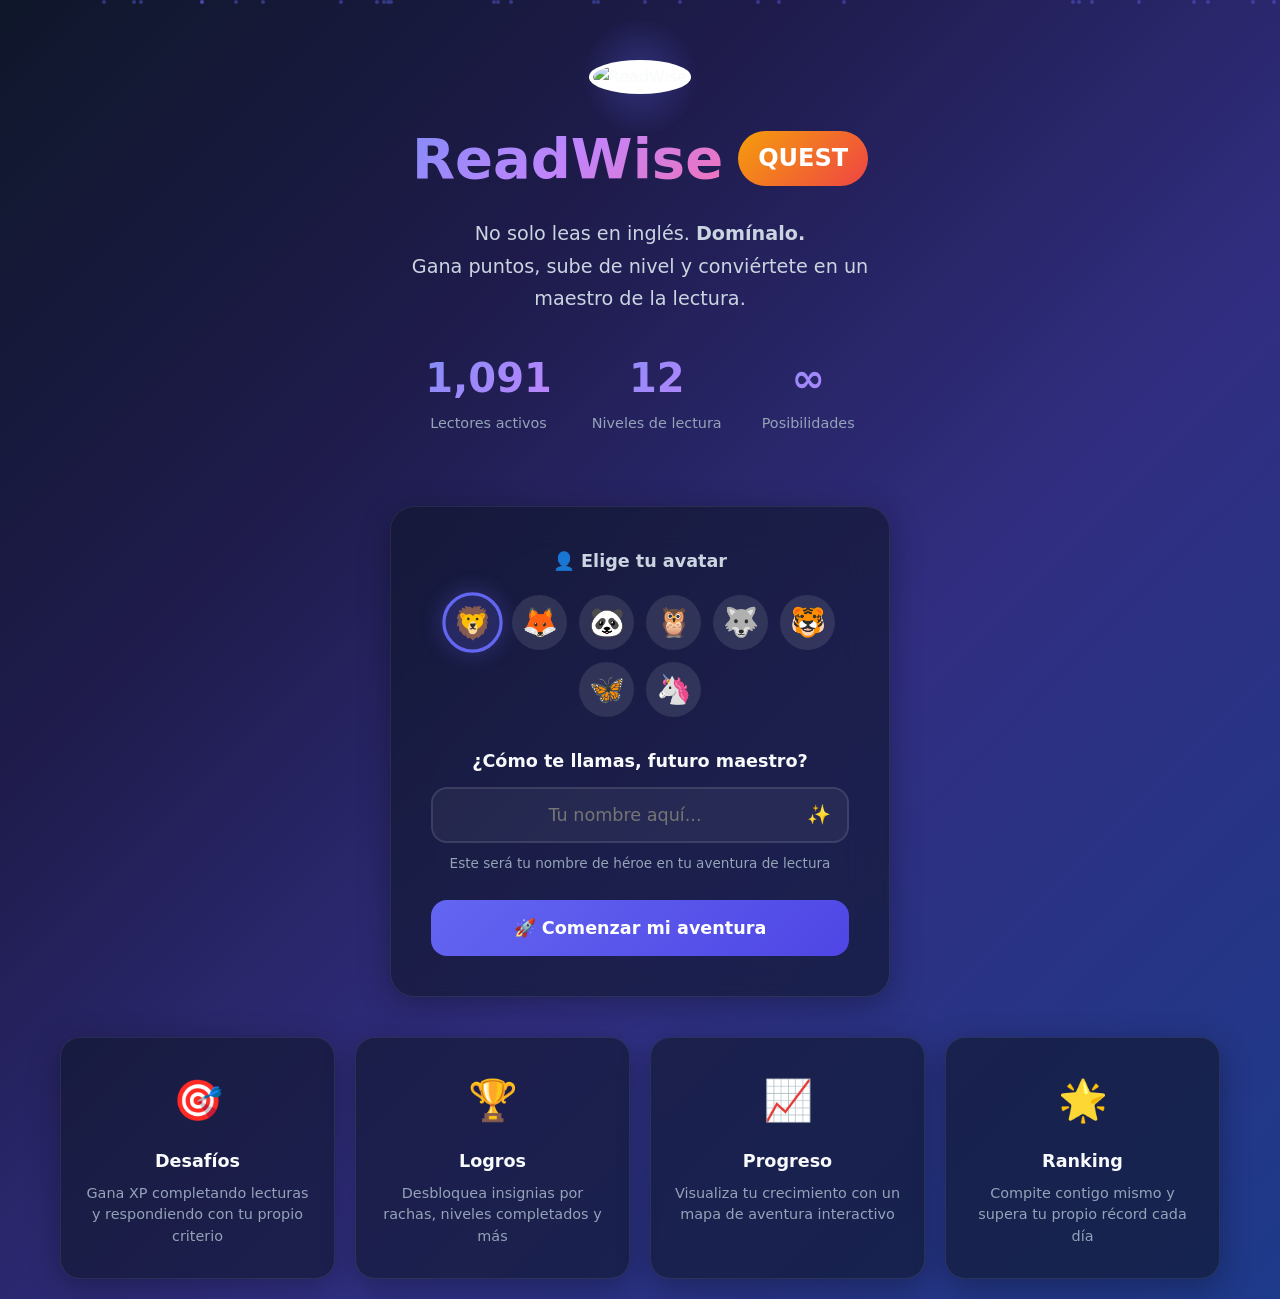
==== commit 81c8d7cf: "Update index.html" ====
--- a/index.html
+++ b/index.html
@@ -59,7 +59,7 @@
                 <p class="input-hint">Este será tu nombre de héroe en tu aventura de lectura</p>
             </div>
 
-            <button class="cta-button" onclick="startAdventure()" id="startBtn">
+            <button class="cta-button" onclick="window.startAdventure()" id="startBtn">
                 <span class="btn-text">🚀 Comenzar mi aventura</span>
                 <span class="btn-shine"></span>
             </button>
@@ -90,9 +90,14 @@
     </div>
 
     <script>
-        // Partículas animadas
+        // ============================================
+        // READWISE QUEST - SCRIPT PRINCIPAL (CORREGIDO)
+        // ============================================
+        
+        // --- PARTÍCULAS ---
         function createParticles() {
             const container = document.getElementById('particles');
+            if (!container) return;
             for (let i = 0; i < 30; i++) {
                 const particle = document.createElement('div');
                 particle.className = 'particle';
@@ -102,59 +107,69 @@
                 container.appendChild(particle);
             }
         }
-        createParticles();
-
-        // Avatares
+        
+        // --- AVATARES ---
         const avatars = ['🦁', '🦊', '🐼', '🦉', '🐺', '🐯', '🦋', '🦄'];
         let selectedAvatar = avatars[0];
         
-        const avatarGrid = document.getElementById('avatarGrid');
-        avatars.forEach((avatar, i) => {
-            const btn = document.createElement('button');
-            btn.className = 'avatar-btn' + (i === 0 ? ' selected' : '');
-            btn.textContent = avatar;
-            btn.onclick = () => {
-                document.querySelectorAll('.avatar-btn').forEach(b => b.classList.remove('selected'));
-                btn.classList.add('selected');
-                selectedAvatar = avatar;
-            };
-            avatarGrid.appendChild(btn);
-        });
-
-        // Animación contador
+        function initAvatars() {
+            const avatarGrid = document.getElementById('avatarGrid');
+            if (!avatarGrid) return;
+            
+            avatars.forEach((avatar, i) => {
+                const btn = document.createElement('button');
+                btn.className = 'avatar-btn' + (i === 0 ? ' selected' : '');
+                btn.textContent = avatar;
+                btn.onclick = () => {
+                    document.querySelectorAll('.avatar-btn').forEach(b => b.classList.remove('selected'));
+                    btn.classList.add('selected');
+                    selectedAvatar = avatar;
+                };
+                avatarGrid.appendChild(btn);
+            });
+        }
+        
+        // --- CONTADOR DE USUARIOS ---
         function animateCounter(el, target, duration = 2000) {
-            let start = 0;
-            const step = timestamp => {
-                const progress = Math.min((timestamp - start) / duration, 1);
+            if (!el) return;
+            let startTime = null;
+            const step = (timestamp) => {
+                if (!startTime) startTime = timestamp;
+                const progress = Math.min((timestamp - startTime) / duration, 1);
                 el.textContent = Math.floor(progress * target).toLocaleString();
-                if (progress < 1) requestAnimationFrame(step);
+                if (progress < 1) {
+                    requestAnimationFrame(step);
+                }
             };
             requestAnimationFrame(step);
         }
-
-        setTimeout(() => animateCounter(document.getElementById('totalUsers'), 2847), 500);
-
-        // Verificar usuario existente
-        const savedUser = localStorage.getItem('readwiseUser');
-        if (savedUser) {
-            const user = JSON.parse(savedUser);
-            document.getElementById('studentName').value = user.name;
-            const avatarBtns = document.querySelectorAll('.avatar-btn');
-            const idx = avatars.indexOf(user.avatar);
-            if (idx >= 0) {
-                avatarBtns.forEach(b => b.classList.remove('selected'));
-                avatarBtns[idx].classList.add('selected');
-                selectedAvatar = user.avatar;
-            }
-        }
-
-        function startAdventure() {
-            const name = document.getElementById('studentName').value.trim();
+        
+        // --- SHAKE ANIMATION ---
+        function shakeInput() {
+            const wrapper = document.querySelector('.input-wrapper');
+            if (!wrapper) return;
+            wrapper.classList.add('shake');
+            setTimeout(() => wrapper.classList.remove('shake'), 500);
+        }
+        
+        // --- FUNCIÓN PRINCIPAL: START ADVENTURE (GLOBAL) ---
+        window.startAdventure = function() {
+            console.log('🚀 startAdventure() called');
+            
+            const nameInput = document.getElementById('studentName');
+            const name = nameInput ? nameInput.value.trim() : '';
+            
+            // Validación
             if (name.length < 2) {
+                console.log('❌ Nombre muy corto:', name);
                 shakeInput();
                 return;
             }
-
+            
+            console.log('✅ Nombre válido:', name);
+            console.log('✅ Avatar seleccionado:', selectedAvatar);
+            
+            // Crear datos de usuario
             const userData = {
                 name: name,
                 avatar: selectedAvatar,
@@ -168,35 +183,102 @@
                 totalHints: 0,
                 joined: new Date().toISOString()
             };
-
+            
+            // Verificar si ya existe usuario (para preservar progreso)
             const existing = localStorage.getItem('readwiseUser');
             if (existing) {
-                const old = JSON.parse(existing);
-                userData.xp = old.xp || 0;
-                userData.level = old.level || 1;
-                userData.title = old.title || 'Novice Reader';
-                userData.streak = old.streak || 0;
-                userData.completed = old.completed || [];
-                userData.badges = old.badges || [];
-                userData.totalHints = old.totalHints || 0;
-            }
-
+                console.log('📀 Usuario existente encontrado, preservando progreso...');
+                try {
+                    const old = JSON.parse(existing);
+                    userData.xp = old.xp || 0;
+                    userData.level = old.level || 1;
+                    userData.title = old.title || 'Novice Reader';
+                    userData.streak = old.streak || 0;
+                    userData.completed = old.completed || [];
+                    userData.badges = old.badges || [];
+                    userData.totalHints = old.totalHints || 0;
+                } catch(e) {
+                    console.warn('Error al parsear usuario existente:', e);
+                }
+            }
+            
+            // Guardar en localStorage
             localStorage.setItem('readwiseUser', JSON.stringify(userData));
-            
+            console.log('💾 Usuario guardado:', userData.name);
+            
+            // Animación de transición
             document.body.style.transition = 'opacity 0.5s';
             document.body.style.opacity = '0';
-            setTimeout(() => window.location.href = 'hub.html', 500);
-        }
-
-        function shakeInput() {
-            const wrapper = document.querySelector('.input-wrapper');
-            wrapper.classList.add('shake');
-            setTimeout(() => wrapper.classList.remove('shake'), 500);
-        }
-
-        document.getElementById('studentName').addEventListener('keypress', e => {
-            if (e.key === 'Enter') startAdventure();
-        });
+            
+            // Redirigir al hub
+            setTimeout(() => {
+                console.log('🔀 Redirigiendo a hub.html');
+                window.location.href = 'hub.html';
+            }, 500);
+        };
+        
+        // --- VERIFICAR USUARIO EXISTENTE ---
+        function loadExistingUser() {
+            const savedUser = localStorage.getItem('readwiseUser');
+            if (savedUser) {
+                try {
+                    const user = JSON.parse(savedUser);
+                    const nameInput = document.getElementById('studentName');
+                    if (nameInput) {
+                        nameInput.value = user.name;
+                    }
+                    
+                    // Seleccionar avatar guardado
+                    const avatarBtns = document.querySelectorAll('.avatar-btn');
+                    const idx = avatars.indexOf(user.avatar);
+                    if (idx >= 0 && avatarBtns[idx]) {
+                        avatarBtns.forEach(b => b.classList.remove('selected'));
+                        avatarBtns[idx].classList.add('selected');
+                        selectedAvatar = user.avatar;
+                    }
+                    console.log('👤 Usuario cargado:', user.name);
+                } catch(e) {
+                    console.warn('Error al cargar usuario:', e);
+                }
+            }
+        }
+        
+        // --- EVENTO ENTER ---
+        function initEnterKey() {
+            const nameInput = document.getElementById('studentName');
+            if (nameInput) {
+                nameInput.addEventListener('keypress', (e) => {
+                    if (e.key === 'Enter') {
+                        console.log('⏎ Enter presionado');
+                        window.startAdventure();
+                    }
+                });
+            }
+        }
+        
+        // --- INICIALIZACIÓN ---
+        function init() {
+            console.log('🎮 ReadWise Quest - Inicializando...');
+            createParticles();
+            initAvatars();
+            loadExistingUser();
+            initEnterKey();
+            
+            // Contador animado (simula usuarios activos)
+            setTimeout(() => {
+                const totalUsersEl = document.getElementById('totalUsers');
+                if (totalUsersEl) {
+                    animateCounter(totalUsersEl, 2847);
+                }
+            }, 500);
+        }
+        
+        // Ejecutar inicialización cuando el DOM esté listo
+        if (document.readyState === 'loading') {
+            document.addEventListener('DOMContentLoaded', init);
+        } else {
+            init();
+        }
     </script>
 </body>
 </html>
